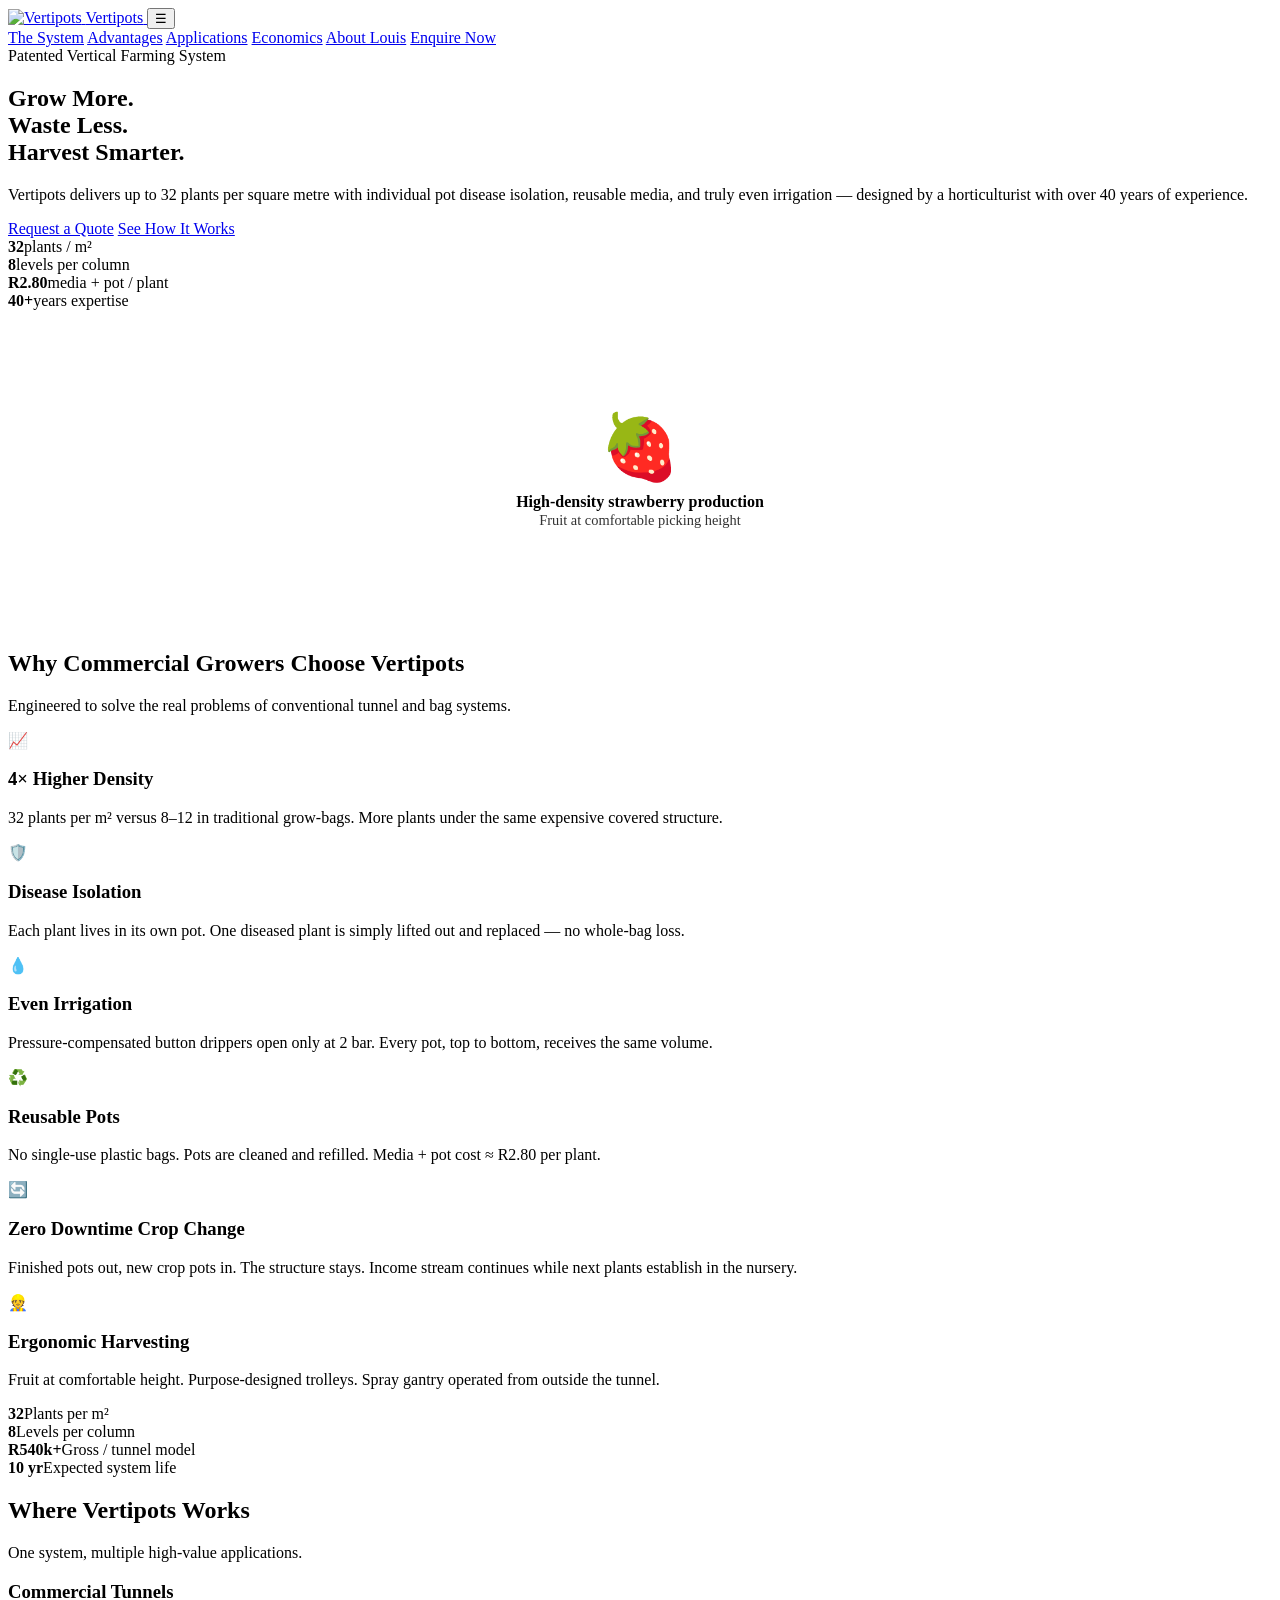
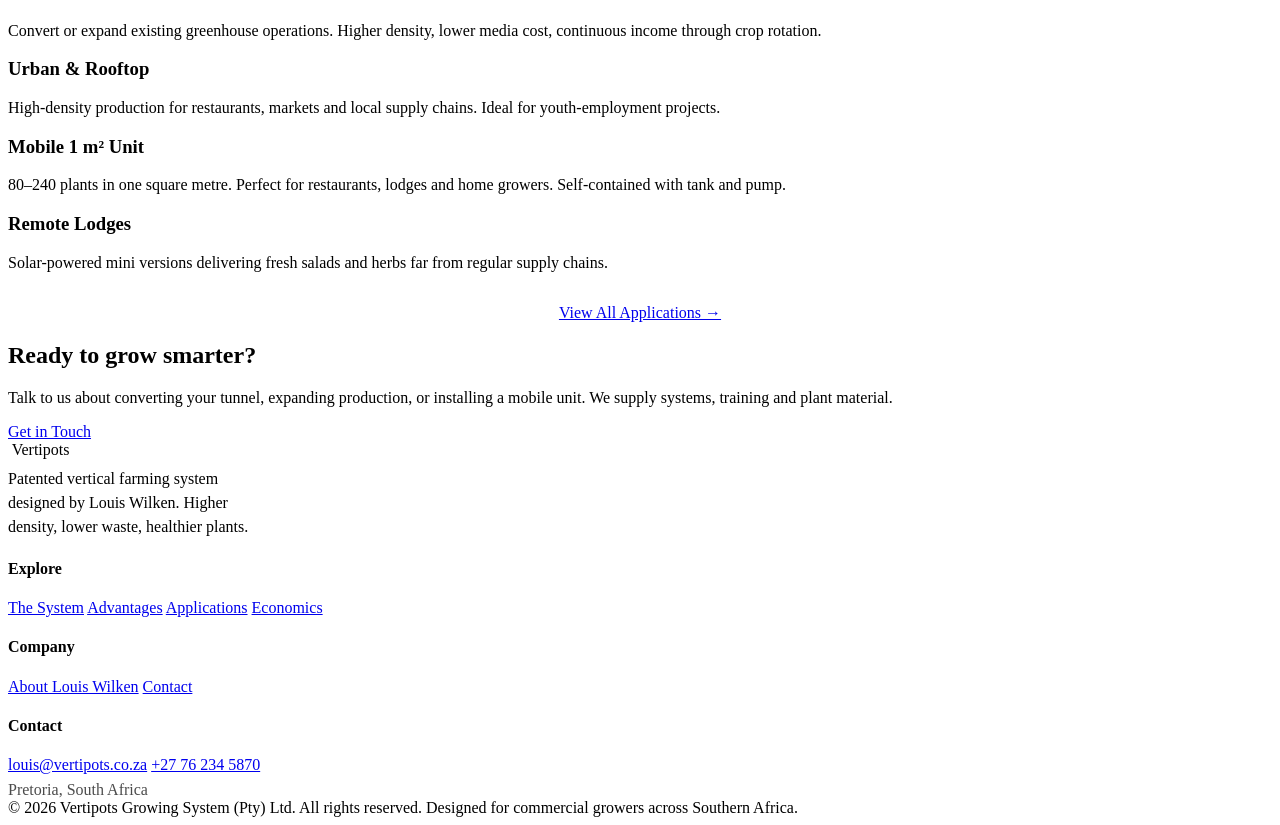
==== index.html @ bd221abd "Add homepage" ====
<!DOCTYPE html>
<html lang="en">
<head>
  <meta charset="UTF-8" />
  <meta name="viewport" content="width=device-width, initial-scale=1" />
  <title>Vertipots — Patented Vertical Farming System | Grow More. Waste Less.</title>
  <meta name="description" content="Vertipots is a patented vertical growing system by Louis Wilken (40+ years horticulture). 32 plants/m², disease isolation, reusable pots. Commercial tunnels, rooftops & home units." />
  <link rel="preconnect" href="https://fonts.googleapis.com" />
  <link rel="preconnect" href="https://fonts.gstatic.com" crossorigin />
  <link href="https://fonts.googleapis.com/css2?family=Inter:wght@400;500;600;700;800&display=swap" rel="stylesheet" />
  <link rel="stylesheet" href="css/styles.css" />
  <link rel="icon" href="assets/logo.svg" />
</head>
<body>

<header class="site-header">
  <div class="container header-inner">
    <a href="index.html" class="logo-link">
      <img src="assets/logo.svg" alt="Vertipots" />
      <span>Vertipots</span>
    </a>
    <button class="nav-toggle" aria-label="Menu" onclick="document.querySelector('.nav').classList.toggle('open')">☰</button>
    <nav class="nav">
      <a href="system.html">The System</a>
      <a href="advantages.html">Advantages</a>
      <a href="applications.html">Applications</a>
      <a href="economics.html">Economics</a>
      <a href="about.html">About Louis</a>
      <a href="contact.html" class="btn btn-primary">Enquire Now</a>
    </nav>
  </div>
</header>

<section class="hero">
  <div class="container hero-grid">
    <div>
      <div class="hero-badge">Patented Vertical Farming System</div>
      <h1>Grow More.<br><span>Waste Less.</span><br>Harvest Smarter.</h1>
      <p class="hero-lead">
        Vertipots delivers up to 32 plants per square metre with individual pot disease isolation, 
        reusable media, and truly even irrigation — designed by a horticulturist with over 40 years of experience.
      </p>
      <div class="hero-actions">
        <a href="contact.html" class="btn btn-primary btn-lg">Request a Quote</a>
        <a href="system.html" class="btn btn-outline btn-lg">See How It Works</a>
      </div>
      <div class="hero-stats">
        <div class="hero-stat"><strong>32</strong><span>plants / m²</span></div>
        <div class="hero-stat"><strong>8</strong><span>levels per column</span></div>
        <div class="hero-stat"><strong>R2.80</strong><span>media + pot / plant</span></div>
        <div class="hero-stat"><strong>40+</strong><span>years expertise</span></div>
      </div>
    </div>
    <div class="hero-image" style="background:var(--green-100);border-radius:16px;min-height:320px;display:flex;align-items:center;justify-content:center">
      <div style="text-align:center;padding:2rem;color:var(--green-800)">
        <div style="font-size:4rem;margin-bottom:0.5rem">🍓</div>
        <strong>High-density strawberry production</strong><br>
        <span style="font-size:0.9rem;opacity:0.8">Fruit at comfortable picking height</span>
      </div>
    </div>
  </div>
</section>

<section class="section">
  <div class="container">
    <div class="section-header">
      <h2>Why Commercial Growers Choose Vertipots</h2>
      <p>Engineered to solve the real problems of conventional tunnel and bag systems.</p>
    </div>
    <div class="cards">
      <div class="card">
        <div class="card-icon">📈</div>
        <h3>4× Higher Density</h3>
        <p>32 plants per m² versus 8–12 in traditional grow-bags. More plants under the same expensive covered structure.</p>
      </div>
      <div class="card">
        <div class="card-icon">🛡️</div>
        <h3>Disease Isolation</h3>
        <p>Each plant lives in its own pot. One diseased plant is simply lifted out and replaced — no whole-bag loss.</p>
      </div>
      <div class="card">
        <div class="card-icon">💧</div>
        <h3>Even Irrigation</h3>
        <p>Pressure-compensated button drippers open only at 2 bar. Every pot, top to bottom, receives the same volume.</p>
      </div>
      <div class="card">
        <div class="card-icon">♻️</div>
        <h3>Reusable Pots</h3>
        <p>No single-use plastic bags. Pots are cleaned and refilled. Media + pot cost ≈ R2.80 per plant.</p>
      </div>
      <div class="card">
        <div class="card-icon">🔄</div>
        <h3>Zero Downtime Crop Change</h3>
        <p>Finished pots out, new crop pots in. The structure stays. Income stream continues while next plants establish in the nursery.</p>
      </div>
      <div class="card">
        <div class="card-icon">👷</div>
        <h3>Ergonomic Harvesting</h3>
        <p>Fruit at comfortable height. Purpose-designed trolleys. Spray gantry operated from outside the tunnel.</p>
      </div>
    </div>
  </div>
</section>

<section class="section section-dark">
  <div class="container">
    <div class="stats-bar">
      <div class="stat-item"><strong>32</strong><span>Plants per m²</span></div>
      <div class="stat-item"><strong>8</strong><span>Levels per column</span></div>
      <div class="stat-item"><strong>R540k+</strong><span>Gross / tunnel model</span></div>
      <div class="stat-item"><strong>10 yr</strong><span>Expected system life</span></div>
    </div>
  </div>
</section>

<section class="section">
  <div class="container">
    <div class="section-header">
      <h2>Where Vertipots Works</h2>
      <p>One system, multiple high-value applications.</p>
    </div>
    <div class="cards">
      <div class="card">
        <h3>Commercial Tunnels</h3>
        <p>Convert or expand existing greenhouse operations. Higher density, lower media cost, continuous income through crop rotation.</p>
      </div>
      <div class="card">
        <h3>Urban & Rooftop</h3>
        <p>High-density production for restaurants, markets and local supply chains. Ideal for youth-employment projects.</p>
      </div>
      <div class="card">
        <h3>Mobile 1 m² Unit</h3>
        <p>80–240 plants in one square metre. Perfect for restaurants, lodges and home growers. Self-contained with tank and pump.</p>
      </div>
      <div class="card">
        <h3>Remote Lodges</h3>
        <p>Solar-powered mini versions delivering fresh salads and herbs far from regular supply chains.</p>
      </div>
    </div>
    <div style="text-align:center;margin-top:2rem">
      <a href="applications.html" class="btn btn-outline">View All Applications →</a>
    </div>
  </div>
</section>

<section class="cta-band">
  <div class="container">
    <h2>Ready to grow smarter?</h2>
    <p>Talk to us about converting your tunnel, expanding production, or installing a mobile unit. We supply systems, training and plant material.</p>
    <div class="cta-actions">
      <a href="contact.html" class="btn btn-accent btn-lg">Get in Touch</a>
      <a href="economics.html" class="btn btn-outline btn-lg" style="border-color:white;color:white">See Production Model</a>
    </div>
  </div>
</section>

<footer class="site-footer">
  <div class="container">
    <div class="footer-grid">
      <div>
        <div class="footer-brand">
          <img src="assets/logo.svg" alt="" />
          Vertipots
        </div>
        <p style="margin-top:0.5rem;max-width:260px;line-height:1.5">
          Patented vertical farming system designed by Louis Wilken. Higher density, lower waste, healthier plants.
        </p>
      </div>
      <div class="footer-col">
        <h4>Explore</h4>
        <a href="system.html">The System</a>
        <a href="advantages.html">Advantages</a>
        <a href="applications.html">Applications</a>
        <a href="economics.html">Economics</a>
      </div>
      <div class="footer-col">
        <h4>Company</h4>
        <a href="about.html">About Louis Wilken</a>
        <a href="contact.html">Contact</a>
      </div>
      <div class="footer-col">
        <h4>Contact</h4>
        <a href="mailto:louis@vertipots.co.za">louis@vertipots.co.za</a>
        <a href="tel:+27762345870">+27 76 234 5870</a>
        <span style="display:block;margin-top:0.4rem;opacity:0.7">Pretoria, South Africa</span>
      </div>
    </div>
    <div class="footer-bottom">
      <span>© 2026 Vertipots Growing System (Pty) Ltd. All rights reserved.</span>
      <span>Designed for commercial growers across Southern Africa.</span>
    </div>
  </div>
</footer>

<script>
  document.querySelectorAll('.nav a').forEach(a => {
    a.addEventListener('click', () => document.querySelector('.nav').classList.remove('open'));
  });
</script>
</body>
</html>
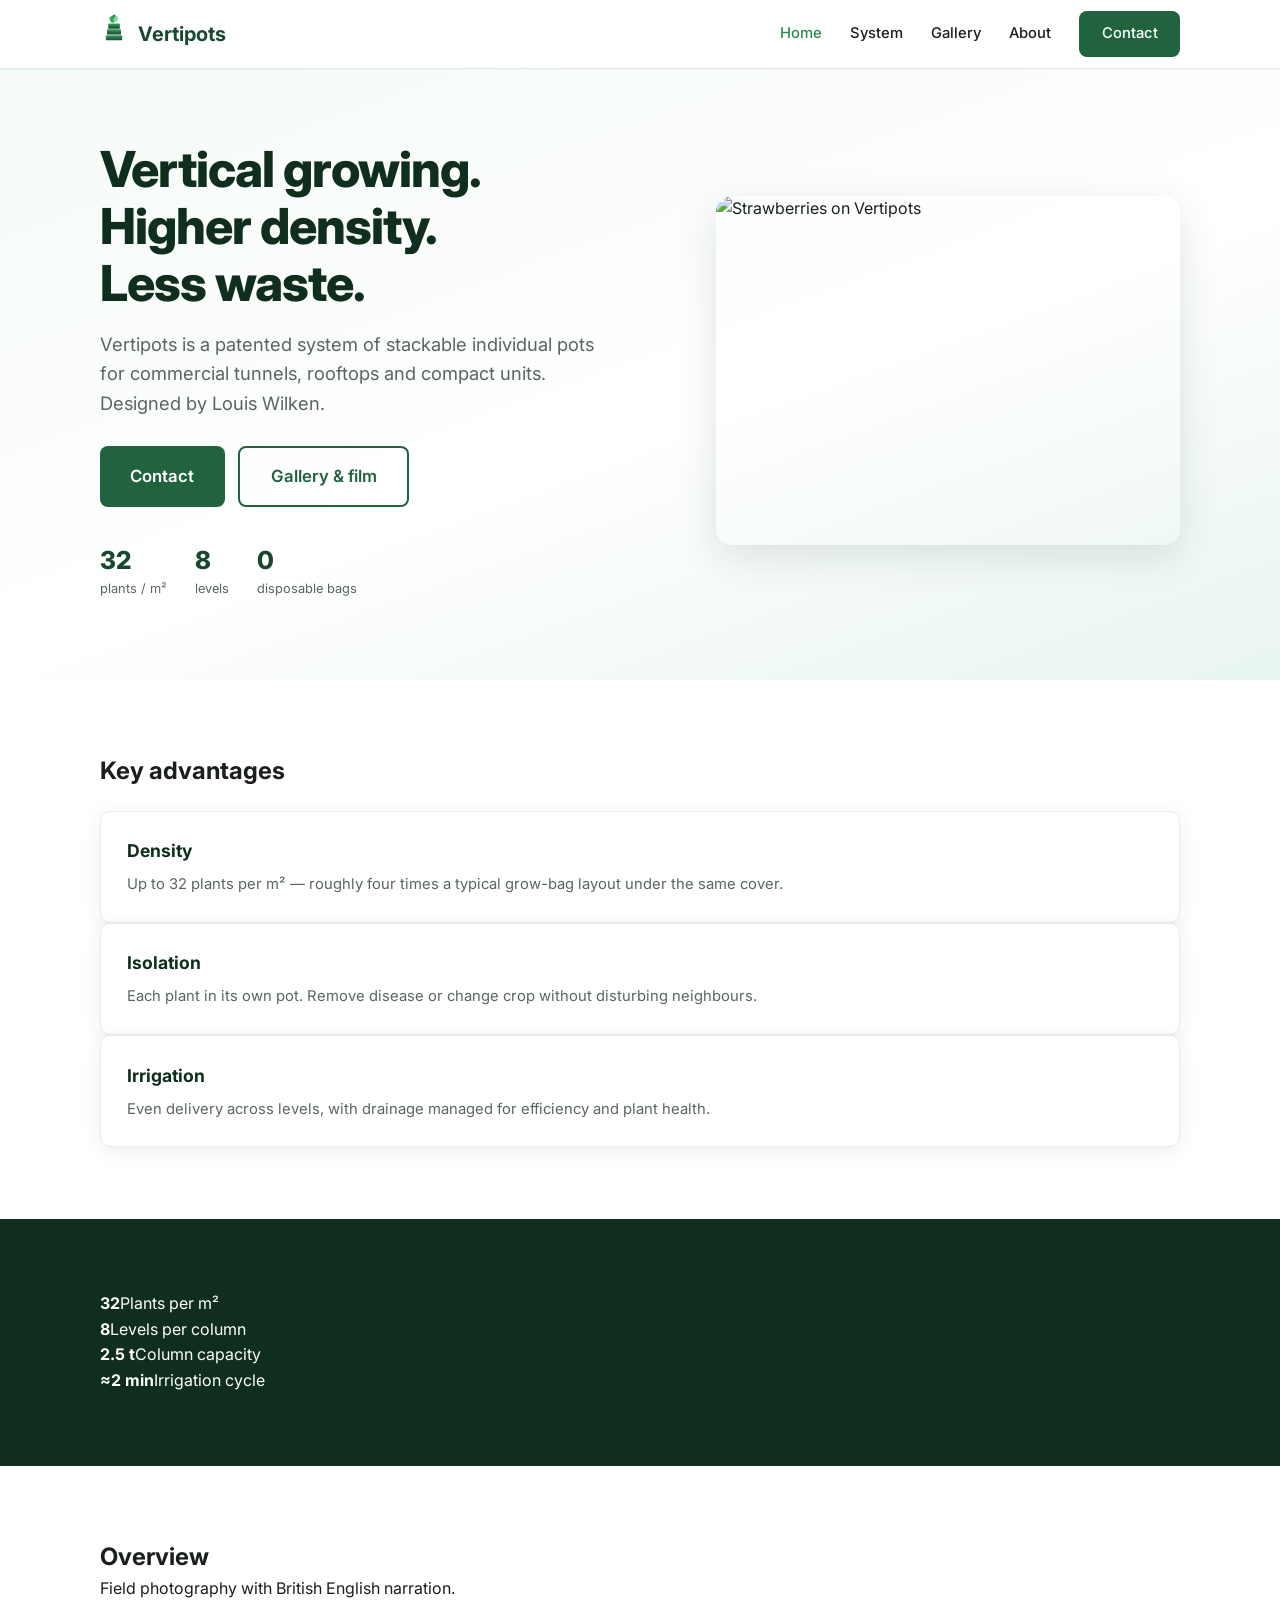
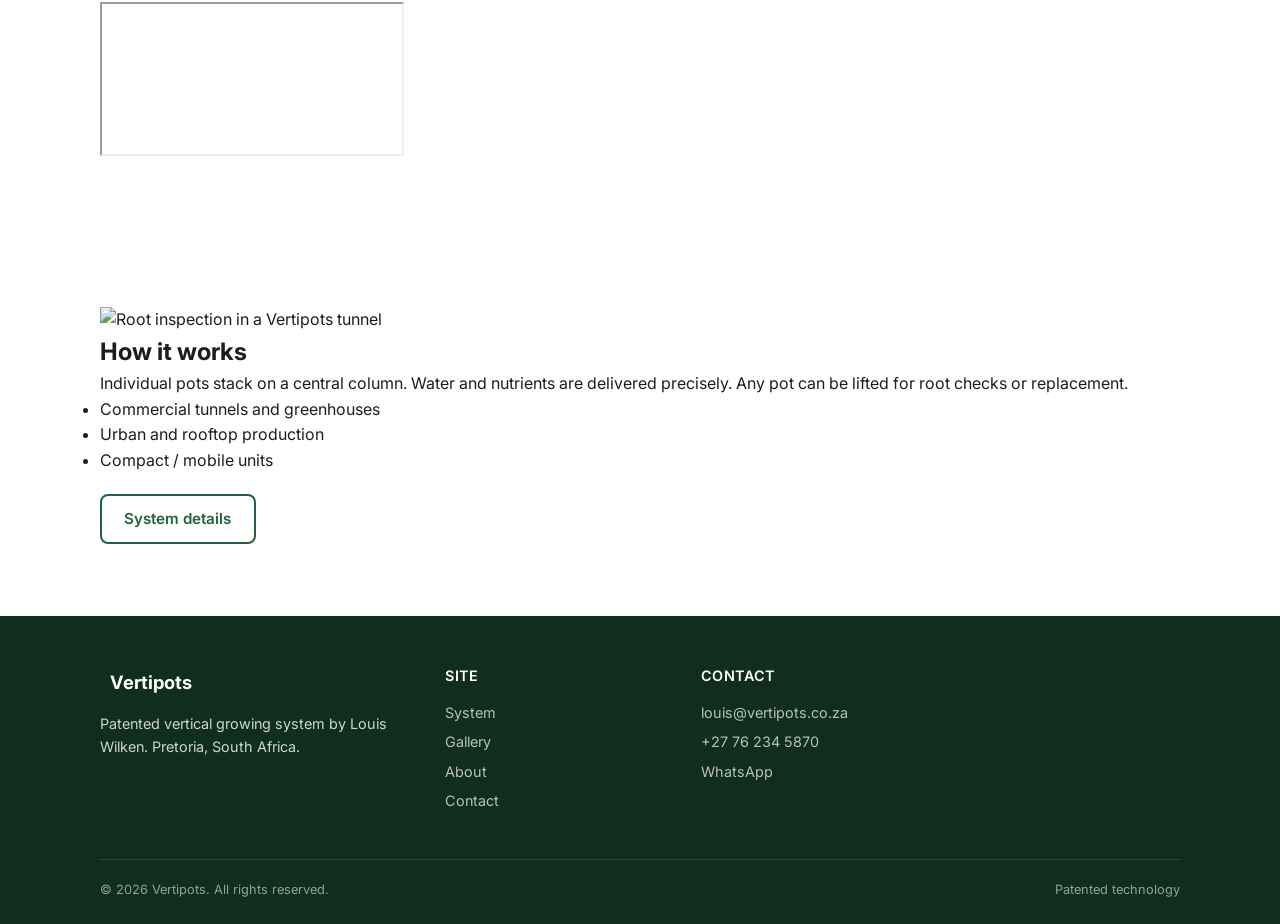
==== commit a3253977: "Deploy polished index.html with CDN media and British VO film" ====
--- a/index.html
+++ b/index.html
@@ -1,32 +1,35 @@
 <!DOCTYPE html>
-<html lang="en">
+<html lang="en-GB">
 <head>
   <meta charset="UTF-8" />
   <meta name="viewport" content="width=device-width, initial-scale=1" />
-  <title>Vertipots — Patented Vertical Farming System | Grow More. Waste Less.</title>
-  <meta name="description" content="Vertipots is a patented vertical growing system by Louis Wilken (40+ years horticulture). 32 plants/m², disease isolation, reusable pots. Commercial tunnels, rooftops & home units." />
+  <title>Vertipots | Patented vertical growing system</title>
+  <meta name="description" content="Patented vertical growing system by Louis Wilken. 32 plants per m², individual pots, commercial tunnels and compact units." />
+  <meta name="theme-color" content="#1a4731" />
+  <link rel="icon" type="image/png" sizes="32x32" href="https://lh3.googleusercontent.com/d/1DZScTeq738SzCjM6GnQV4yjEhW0QoQDa" />
+  <link rel="apple-touch-icon" href="https://lh3.googleusercontent.com/d/1Fpg70h58G7IR3aqpNTIILnFj_d8KbdO2" />
+  <meta property="og:title" content="Vertipots | Patented vertical growing system" />
+  <meta property="og:description" content="Patented vertical growing system by Louis Wilken. 32 plants per m², individual pots, commercial tunnels and compact units." />
+  <meta property="og:image" content="https://lh3.googleusercontent.com/d/12fwaFke154cr3oArjgsKKJRzK5lZ_it3" />
   <link rel="preconnect" href="https://fonts.googleapis.com" />
   <link rel="preconnect" href="https://fonts.gstatic.com" crossorigin />
-  <link href="https://fonts.googleapis.com/css2?family=Inter:wght@400;500;600;700;800&display=swap" rel="stylesheet" />
+  <link href="https://fonts.googleapis.com/css2?family=Inter:wght@400;500;600;700&display=swap" rel="stylesheet" />
   <link rel="stylesheet" href="css/styles.css" />
-  <link rel="icon" href="assets/logo.svg" />
 </head>
 <body>
-
 <header class="site-header">
   <div class="container header-inner">
     <a href="index.html" class="logo-link">
-      <img src="assets/logo.svg" alt="Vertipots" />
+      <img src="https://lh3.googleusercontent.com/d/1B0hm2n2NRj8c-ZlRAwCv6EmstDOjzSRE" onerror="this.src='assets/logo.svg'" alt="Vertipots" />
       <span>Vertipots</span>
     </a>
-    <button class="nav-toggle" aria-label="Menu" onclick="document.querySelector('.nav').classList.toggle('open')">☰</button>
-    <nav class="nav">
-      <a href="system.html">The System</a>
-      <a href="advantages.html">Advantages</a>
-      <a href="applications.html">Applications</a>
-      <a href="economics.html">Economics</a>
-      <a href="about.html">About Louis</a>
-      <a href="contact.html" class="btn btn-primary">Enquire Now</a>
+    <button class="nav-toggle" aria-label="Menu" onclick="document.getElementById('nav').classList.toggle('open')">☰</button>
+    <nav class="nav" id="nav">
+      <a href="index.html" class="active">Home</a>
+      <a href="system.html">System</a>
+      <a href="gallery.html">Gallery</a>
+      <a href="about.html">About</a>
+      <a href="contact.html" class="btn btn-primary">Contact</a>
     </nav>
   </div>
 </header>
@@ -34,69 +37,42 @@
 <section class="hero">
   <div class="container hero-grid">
     <div>
-      <div class="hero-badge">Patented Vertical Farming System</div>
-      <h1>Grow More.<br><span>Waste Less.</span><br>Harvest Smarter.</h1>
+      <h1>Vertical growing.<br>Higher density.<br>Less waste.</h1>
       <p class="hero-lead">
-        Vertipots delivers up to 32 plants per square metre with individual pot disease isolation, 
-        reusable media, and truly even irrigation — designed by a horticulturist with over 40 years of experience.
+        Vertipots is a patented system of stackable individual pots for commercial tunnels,
+        rooftops and compact units. Designed by Louis Wilken.
       </p>
       <div class="hero-actions">
-        <a href="contact.html" class="btn btn-primary btn-lg">Request a Quote</a>
-        <a href="system.html" class="btn btn-outline btn-lg">See How It Works</a>
+        <a href="contact.html" class="btn btn-primary btn-lg">Contact</a>
+        <a href="gallery.html" class="btn btn-outline btn-lg">Gallery & film</a>
       </div>
       <div class="hero-stats">
         <div class="hero-stat"><strong>32</strong><span>plants / m²</span></div>
-        <div class="hero-stat"><strong>8</strong><span>levels per column</span></div>
-        <div class="hero-stat"><strong>R2.80</strong><span>media + pot / plant</span></div>
-        <div class="hero-stat"><strong>40+</strong><span>years expertise</span></div>
+        <div class="hero-stat"><strong>8</strong><span>levels</span></div>
+        <div class="hero-stat"><strong>0</strong><span>disposable bags</span></div>
       </div>
     </div>
-    <div class="hero-image" style="background:var(--green-100);border-radius:16px;min-height:320px;display:flex;align-items:center;justify-content:center">
-      <div style="text-align:center;padding:2rem;color:var(--green-800)">
-        <div style="font-size:4rem;margin-bottom:0.5rem">🍓</div>
-        <strong>High-density strawberry production</strong><br>
-        <span style="font-size:0.9rem;opacity:0.8">Fruit at comfortable picking height</span>
-      </div>
+    <div class="hero-image">
+      <img src="https://lh3.googleusercontent.com/d/1riieKTffihkKFRS905cPj-p0MNCnSdyd" alt="Strawberries on Vertipots" width="640" height="480" />
     </div>
   </div>
 </section>
 
 <section class="section">
   <div class="container">
-    <div class="section-header">
-      <h2>Why Commercial Growers Choose Vertipots</h2>
-      <p>Engineered to solve the real problems of conventional tunnel and bag systems.</p>
-    </div>
-    <div class="cards">
+    <h2 class="section-title">Key advantages</h2>
+    <div class="grid-3" style="margin-top:1.25rem">
       <div class="card">
-        <div class="card-icon">📈</div>
-        <h3>4× Higher Density</h3>
-        <p>32 plants per m² versus 8–12 in traditional grow-bags. More plants under the same expensive covered structure.</p>
+        <h3>Density</h3>
+        <p>Up to 32 plants per m² — roughly four times a typical grow-bag layout under the same cover.</p>
       </div>
       <div class="card">
-        <div class="card-icon">🛡️</div>
-        <h3>Disease Isolation</h3>
-        <p>Each plant lives in its own pot. One diseased plant is simply lifted out and replaced — no whole-bag loss.</p>
+        <h3>Isolation</h3>
+        <p>Each plant in its own pot. Remove disease or change crop without disturbing neighbours.</p>
       </div>
       <div class="card">
-        <div class="card-icon">💧</div>
-        <h3>Even Irrigation</h3>
-        <p>Pressure-compensated button drippers open only at 2 bar. Every pot, top to bottom, receives the same volume.</p>
-      </div>
-      <div class="card">
-        <div class="card-icon">♻️</div>
-        <h3>Reusable Pots</h3>
-        <p>No single-use plastic bags. Pots are cleaned and refilled. Media + pot cost ≈ R2.80 per plant.</p>
-      </div>
-      <div class="card">
-        <div class="card-icon">🔄</div>
-        <h3>Zero Downtime Crop Change</h3>
-        <p>Finished pots out, new crop pots in. The structure stays. Income stream continues while next plants establish in the nursery.</p>
-      </div>
-      <div class="card">
-        <div class="card-icon">👷</div>
-        <h3>Ergonomic Harvesting</h3>
-        <p>Fruit at comfortable height. Purpose-designed trolleys. Spray gantry operated from outside the tunnel.</p>
+        <h3>Irrigation</h3>
+        <p>Even delivery across levels, with drainage managed for efficiency and plant health.</p>
       </div>
     </div>
   </div>
@@ -104,52 +80,37 @@
 
 <section class="section section-dark">
   <div class="container">
-    <div class="stats-bar">
-      <div class="stat-item"><strong>32</strong><span>Plants per m²</span></div>
-      <div class="stat-item"><strong>8</strong><span>Levels per column</span></div>
-      <div class="stat-item"><strong>R540k+</strong><span>Gross / tunnel model</span></div>
-      <div class="stat-item"><strong>10 yr</strong><span>Expected system life</span></div>
+    <div class="stats">
+      <div><strong>32</strong><span>Plants per m²</span></div>
+      <div><strong>8</strong><span>Levels per column</span></div>
+      <div><strong>2.5 t</strong><span>Column capacity</span></div>
+      <div><strong>≈2 min</strong><span>Irrigation cycle</span></div>
+    </div>
+  </div>
+</section>
+
+<section class="section section-soft">
+  <div class="container">
+    <h2 class="section-title">Overview</h2>
+    <p class="section-intro">Field photography with British English narration.</p>
+    <div class="video-wrap">
+      <iframe class="promo-video" src="https://drive.google.com/file/d/1K8Nr3vcAoXfynNMKroQipqsWgDjwpSxM/preview" allow="autoplay; encrypted-media" allowfullscreen loading="lazy" title="Vertipots overview"></iframe>
     </div>
   </div>
 </section>
 
 <section class="section">
-  <div class="container">
-    <div class="section-header">
-      <h2>Where Vertipots Works</h2>
-      <p>One system, multiple high-value applications.</p>
-    </div>
-    <div class="cards">
-      <div class="card">
-        <h3>Commercial Tunnels</h3>
-        <p>Convert or expand existing greenhouse operations. Higher density, lower media cost, continuous income through crop rotation.</p>
-      </div>
-      <div class="card">
-        <h3>Urban & Rooftop</h3>
-        <p>High-density production for restaurants, markets and local supply chains. Ideal for youth-employment projects.</p>
-      </div>
-      <div class="card">
-        <h3>Mobile 1 m² Unit</h3>
-        <p>80–240 plants in one square metre. Perfect for restaurants, lodges and home growers. Self-contained with tank and pump.</p>
-      </div>
-      <div class="card">
-        <h3>Remote Lodges</h3>
-        <p>Solar-powered mini versions delivering fresh salads and herbs far from regular supply chains.</p>
-      </div>
-    </div>
-    <div style="text-align:center;margin-top:2rem">
-      <a href="applications.html" class="btn btn-outline">View All Applications →</a>
-    </div>
-  </div>
-</section>
-
-<section class="cta-band">
-  <div class="container">
-    <h2>Ready to grow smarter?</h2>
-    <p>Talk to us about converting your tunnel, expanding production, or installing a mobile unit. We supply systems, training and plant material.</p>
-    <div class="cta-actions">
-      <a href="contact.html" class="btn btn-accent btn-lg">Get in Touch</a>
-      <a href="economics.html" class="btn btn-outline btn-lg" style="border-color:white;color:white">See Production Model</a>
+  <div class="container split">
+    <img src="https://lh3.googleusercontent.com/d/1ZVLOY5k88kkA5zlgq-J8T7aGjL9SmD8M" alt="Root inspection in a Vertipots tunnel" />
+    <div>
+      <h2>How it works</h2>
+      <p>Individual pots stack on a central column. Water and nutrients are delivered precisely. Any pot can be lifted for root checks or replacement.</p>
+      <ul>
+        <li>Commercial tunnels and greenhouses</li>
+        <li>Urban and rooftop production</li>
+        <li>Compact / mobile units</li>
+      </ul>
+      <p style="margin-top:1.25rem"><a href="system.html" class="btn btn-outline">System details</a></p>
     </div>
   </div>
 </section>
@@ -159,43 +120,33 @@
     <div class="footer-grid">
       <div>
         <div class="footer-brand">
-          <img src="assets/logo.svg" alt="" />
+          <img src="https://lh3.googleusercontent.com/d/1B0hm2n2NRj8c-ZlRAwCv6EmstDOjzSRE" alt="" />
           Vertipots
         </div>
-        <p style="margin-top:0.5rem;max-width:260px;line-height:1.5">
-          Patented vertical farming system designed by Louis Wilken. Higher density, lower waste, healthier plants.
-        </p>
+        <p>Patented vertical growing system by Louis Wilken. Pretoria, South Africa.</p>
       </div>
       <div class="footer-col">
-        <h4>Explore</h4>
-        <a href="system.html">The System</a>
-        <a href="advantages.html">Advantages</a>
-        <a href="applications.html">Applications</a>
-        <a href="economics.html">Economics</a>
-      </div>
-      <div class="footer-col">
-        <h4>Company</h4>
-        <a href="about.html">About Louis Wilken</a>
+        <h4>Site</h4>
+        <a href="system.html">System</a>
+        <a href="gallery.html">Gallery</a>
+        <a href="about.html">About</a>
         <a href="contact.html">Contact</a>
       </div>
       <div class="footer-col">
         <h4>Contact</h4>
         <a href="mailto:louis@vertipots.co.za">louis@vertipots.co.za</a>
         <a href="tel:+27762345870">+27 76 234 5870</a>
-        <span style="display:block;margin-top:0.4rem;opacity:0.7">Pretoria, South Africa</span>
+        <a href="https://wa.me/27762345870" target="_blank" rel="noopener">WhatsApp</a>
       </div>
     </div>
     <div class="footer-bottom">
-      <span>© 2026 Vertipots Growing System (Pty) Ltd. All rights reserved.</span>
-      <span>Designed for commercial growers across Southern Africa.</span>
+      <span>© 2026 Vertipots. All rights reserved.</span>
+      <span>Patented technology</span>
     </div>
   </div>
 </footer>
-
 <script>
-  document.querySelectorAll('.nav a').forEach(a => {
-    a.addEventListener('click', () => document.querySelector('.nav').classList.remove('open'));
-  });
+document.querySelectorAll('#nav a').forEach(a => a.addEventListener('click', () => document.getElementById('nav').classList.remove('open')));
 </script>
 </body>
-</html>+</html>
--- a/css/styles.css
+++ b/css/styles.css
@@ -0,0 +1,185 @@
+/* Vertipots Growing System – Official Site */
+:root {
+  --green-900: #0f2e1d;
+  --green-800: #1a4731;
+  --green-700: #22633f;
+  --green-600: #2d8a4e;
+  --green-500: #3aa35f;
+  --green-100: #e8f5ee;
+  --green-50:  #f4faf7;
+  --accent:    #f0a030;
+  --text:      #1a1f1c;
+  --muted:     #5a6560;
+  --white:     #ffffff;
+  --radius:    10px;
+  --shadow:    0 4px 20px rgba(15,46,29,0.08);
+  --shadow-lg: 0 12px 40px rgba(15,46,29,0.12);
+}
+
+*, *::before, *::after { box-sizing: border-box; margin: 0; padding: 0; }
+html { scroll-behavior: smooth; }
+body {
+  font-family: 'Inter', system-ui, -apple-system, 'Segoe UI', Roboto, sans-serif;
+  color: var(--text);
+  background: var(--white);
+  line-height: 1.6;
+  font-size: 16px;
+}
+img { max-width: 100%; height: auto; display: block; }
+a { color: var(--green-700); text-decoration: none; }
+a:hover { color: var(--green-600); }
+.container { width: 100%; max-width: 1120px; margin: 0 auto; padding: 0 1.25rem; }
+
+.site-header {
+  position: sticky; top: 0; z-index: 100;
+  background: rgba(255,255,255,0.97); backdrop-filter: blur(8px);
+  border-bottom: 1px solid #e5ebe7; box-shadow: 0 1px 0 rgba(0,0,0,0.03);
+}
+.header-inner { display: flex; align-items: center; justify-content: space-between; height: 68px; }
+.logo-link { display: flex; align-items: center; gap: 0.65rem; font-weight: 700; font-size: 1.25rem; color: var(--green-800); }
+.logo-link img { height: 42px; width: auto; }
+.nav { display: flex; align-items: center; gap: 1.75rem; }
+.nav a { font-size: 0.925rem; font-weight: 500; color: var(--text); transition: color 0.15s; }
+.nav a:hover, .nav a.active { color: var(--green-600); }
+
+.btn {
+  display: inline-flex; align-items: center; justify-content: center; gap: 0.4rem;
+  padding: 0.7rem 1.4rem; border-radius: 8px; font-weight: 600; font-size: 0.95rem;
+  border: none; cursor: pointer; transition: all 0.2s; text-decoration: none;
+}
+.btn-primary { background: var(--green-700); color: white !important; }
+.btn-primary:hover { background: var(--green-800); color: white !important; transform: translateY(-1px); box-shadow: 0 4px 12px rgba(34,99,63,0.3); }
+.btn-outline { background: transparent; border: 2px solid var(--green-700); color: var(--green-700) !important; }
+.btn-outline:hover { background: var(--green-700); color: white !important; }
+.btn-accent { background: var(--accent); color: #1a1f1c !important; }
+.btn-accent:hover { background: #e09020; transform: translateY(-1px); }
+.btn-lg { padding: 0.95rem 1.9rem; font-size: 1.05rem; }
+
+.nav-toggle { display: none; background: none; border: none; font-size: 1.5rem; cursor: pointer; color: var(--green-800); }
+@media (max-width: 860px) {
+  .nav { display: none; }
+  .nav.open {
+    display: flex; flex-direction: column; position: absolute; top: 68px; left: 0; right: 0;
+    background: white; padding: 1.25rem; border-bottom: 1px solid #e5ebe7; box-shadow: var(--shadow); gap: 1rem;
+  }
+  .nav-toggle { display: block; }
+}
+
+.hero {
+  background: linear-gradient(160deg, var(--green-50) 0%, #ffffff 55%, var(--green-100) 100%);
+  padding: 4.5rem 0 5rem; position: relative; overflow: hidden;
+}
+.hero-grid { display: grid; grid-template-columns: 1.1fr 0.9fr; gap: 3rem; align-items: center; }
+.hero-badge {
+  display: inline-block; background: var(--green-100); color: var(--green-800);
+  font-size: 0.8rem; font-weight: 600; padding: 0.3rem 0.85rem; border-radius: 100px; margin-bottom: 1.1rem;
+}
+.hero h1 { font-size: clamp(2.1rem, 4.5vw, 3.1rem); line-height: 1.15; color: var(--green-900); font-weight: 800; margin-bottom: 1.1rem; letter-spacing: -0.02em; }
+.hero h1 span { color: var(--green-600); }
+.hero-lead { font-size: 1.15rem; color: var(--muted); max-width: 520px; margin-bottom: 1.75rem; }
+.hero-actions { display: flex; flex-wrap: wrap; gap: 0.85rem; margin-bottom: 2.5rem; }
+.hero-stats { display: flex; flex-wrap: wrap; gap: 1.75rem; }
+.hero-stat strong { display: block; font-size: 1.55rem; color: var(--green-800); font-weight: 800; line-height: 1.1; }
+.hero-stat span { font-size: 0.8rem; color: var(--muted); }
+.hero-image { border-radius: 16px; overflow: hidden; box-shadow: var(--shadow-lg); }
+@media (max-width: 860px) { .hero-grid { grid-template-columns: 1fr; } .hero { padding: 3rem 0 3.5rem; } }
+
+.section { padding: 4.5rem 0; }
+.section-alt { background: var(--green-50); }
+.section-dark { background: var(--green-900); color: white; }
+.section-header { text-align: center; max-width: 640px; margin: 0 auto 3rem; }
+.section-header h2 { font-size: clamp(1.7rem, 3vw, 2.2rem); color: var(--green-900); font-weight: 800; margin-bottom: 0.75rem; }
+.section-dark .section-header h2 { color: white; }
+.section-header p { color: var(--muted); font-size: 1.05rem; }
+.section-dark .section-header p { color: rgba(255,255,255,0.75); }
+
+.cards { display: grid; grid-template-columns: repeat(auto-fit, minmax(260px, 1fr)); gap: 1.5rem; }
+.card {
+  background: white; border-radius: var(--radius); padding: 1.6rem; box-shadow: var(--shadow);
+  border: 1px solid #e8eee9; transition: transform 0.2s, box-shadow 0.2s;
+}
+.card:hover { transform: translateY(-3px); box-shadow: var(--shadow-lg); }
+.card-icon {
+  width: 48px; height: 48px; background: var(--green-100); border-radius: 10px;
+  display: flex; align-items: center; justify-content: center; font-size: 1.4rem; margin-bottom: 1rem; color: var(--green-700);
+}
+.card h3 { font-size: 1.1rem; color: var(--green-900); margin-bottom: 0.5rem; font-weight: 700; }
+.card p { font-size: 0.925rem; color: var(--muted); line-height: 1.55; }
+
+.feature-row { display: grid; grid-template-columns: 1fr 1fr; gap: 3rem; align-items: center; margin-bottom: 3.5rem; }
+.feature-row:last-child { margin-bottom: 0; }
+.feature-row.reverse { direction: rtl; }
+.feature-row.reverse > * { direction: ltr; }
+.feature-row img { border-radius: 12px; box-shadow: var(--shadow); }
+.feature-content h3 { font-size: 1.45rem; color: var(--green-900); margin-bottom: 0.75rem; font-weight: 700; }
+.feature-content p { color: var(--muted); margin-bottom: 1rem; }
+.feature-list { list-style: none; }
+.feature-list li { position: relative; padding-left: 1.5rem; margin-bottom: 0.45rem; font-size: 0.95rem; color: var(--text); }
+.feature-list li::before { content: "\2713"; position: absolute; left: 0; color: var(--green-600); font-weight: 700; }
+@media (max-width: 760px) { .feature-row, .feature-row.reverse { grid-template-columns: 1fr; direction: ltr; } }
+
+.table-wrap { overflow-x: auto; border-radius: var(--radius); box-shadow: var(--shadow); border: 1px solid #e0e8e3; }
+table { width: 100%; border-collapse: collapse; font-size: 0.9rem; background: white; }
+th { background: var(--green-800); color: white; padding: 0.85rem 1rem; text-align: left; font-weight: 600; }
+td { padding: 0.75rem 1rem; border-bottom: 1px solid #e8eee9; }
+tr:nth-child(even) td { background: var(--green-50); }
+tr:last-child td { border-bottom: none; }
+td.good { color: var(--green-700); font-weight: 600; }
+td.bad { color: #a33; }
+
+.stats-bar { display: grid; grid-template-columns: repeat(4, 1fr); gap: 1.5rem; text-align: center; }
+.stat-item strong { display: block; font-size: 2.1rem; font-weight: 800; color: var(--green-700); line-height: 1.1; }
+.section-dark .stat-item strong { color: #7ddea0; }
+.stat-item span { font-size: 0.85rem; color: var(--muted); }
+.section-dark .stat-item span { color: rgba(255,255,255,0.7); }
+@media (max-width: 640px) { .stats-bar { grid-template-columns: 1fr 1fr; gap: 1.75rem; } }
+
+.cta-band {
+  background: linear-gradient(135deg, var(--green-800), var(--green-700));
+  color: white; padding: 3.5rem 0; text-align: center;
+}
+.cta-band h2 { font-size: 1.9rem; font-weight: 800; margin-bottom: 0.75rem; }
+.cta-band p { opacity: 0.9; max-width: 520px; margin: 0 auto 1.75rem; font-size: 1.05rem; }
+.cta-actions { display: flex; justify-content: center; flex-wrap: wrap; gap: 0.85rem; }
+
+.site-footer { background: var(--green-900); color: rgba(255,255,255,0.8); padding: 3rem 0 1.5rem; font-size: 0.9rem; }
+.footer-grid { display: grid; grid-template-columns: 1.4fr 1fr 1fr 1fr; gap: 2rem; margin-bottom: 2.5rem; }
+.footer-brand { display: flex; align-items: center; gap: 0.6rem; font-weight: 700; font-size: 1.15rem; color: white; margin-bottom: 0.75rem; }
+.footer-brand img { height: 36px; }
+.footer-col h4 { color: white; font-size: 0.9rem; font-weight: 600; margin-bottom: 0.85rem; letter-spacing: 0.03em; text-transform: uppercase; }
+.footer-col a { display: block; color: rgba(255,255,255,0.7); margin-bottom: 0.4rem; font-size: 0.9rem; }
+.footer-col a:hover { color: white; }
+.footer-bottom {
+  border-top: 1px solid rgba(255,255,255,0.12); padding-top: 1.25rem;
+  display: flex; justify-content: space-between; flex-wrap: wrap; gap: 0.75rem;
+  font-size: 0.8rem; color: rgba(255,255,255,0.55);
+}
+@media (max-width: 760px) { .footer-grid { grid-template-columns: 1fr 1fr; } }
+
+.page-hero { background: linear-gradient(160deg, var(--green-900), var(--green-800)); color: white; padding: 3.25rem 0 2.75rem; }
+.page-hero h1 { font-size: clamp(1.8rem, 3.5vw, 2.4rem); font-weight: 800; margin-bottom: 0.5rem; }
+.page-hero p { opacity: 0.85; max-width: 560px; font-size: 1.05rem; }
+
+.contact-grid { display: grid; grid-template-columns: 1fr 1.1fr; gap: 3rem; }
+.contact-info h3 { color: var(--green-900); margin-bottom: 0.5rem; }
+.contact-info p { color: var(--muted); margin-bottom: 1.5rem; }
+.contact-detail { display: flex; align-items: flex-start; gap: 0.85rem; margin-bottom: 1.1rem; }
+.contact-detail strong { display: block; font-size: 0.85rem; color: var(--muted); font-weight: 500; }
+.contact-detail a, .contact-detail span { color: var(--green-800); font-weight: 600; }
+.form-card { background: white; border-radius: var(--radius); padding: 1.75rem; box-shadow: var(--shadow-lg); border: 1px solid #e5ebe7; }
+.form-group { margin-bottom: 1.1rem; }
+.form-group label { display: block; font-size: 0.85rem; font-weight: 600; margin-bottom: 0.35rem; color: var(--text); }
+.form-group input, .form-group select, .form-group textarea {
+  width: 100%; padding: 0.7rem 0.9rem; border: 1.5px solid #d5ddd8; border-radius: 7px;
+  font-size: 0.95rem; font-family: inherit; transition: border-color 0.15s;
+}
+.form-group input:focus, .form-group select:focus, .form-group textarea:focus { outline: none; border-color: var(--green-600); }
+.form-group textarea { min-height: 120px; resize: vertical; }
+@media (max-width: 760px) { .contact-grid { grid-template-columns: 1fr; } }
+
+.badge { display: inline-block; background: var(--green-100); color: var(--green-800); font-size: 0.75rem; font-weight: 600; padding: 0.2rem 0.65rem; border-radius: 100px; }
+.prose { max-width: 720px; }
+.prose p { margin-bottom: 1rem; color: var(--muted); }
+.prose h3 { color: var(--green-900); margin: 1.5rem 0 0.6rem; }
+.two-col { display: grid; grid-template-columns: 1fr 1fr; gap: 2rem; }
+@media (max-width: 700px) { .two-col { grid-template-columns: 1fr; } }
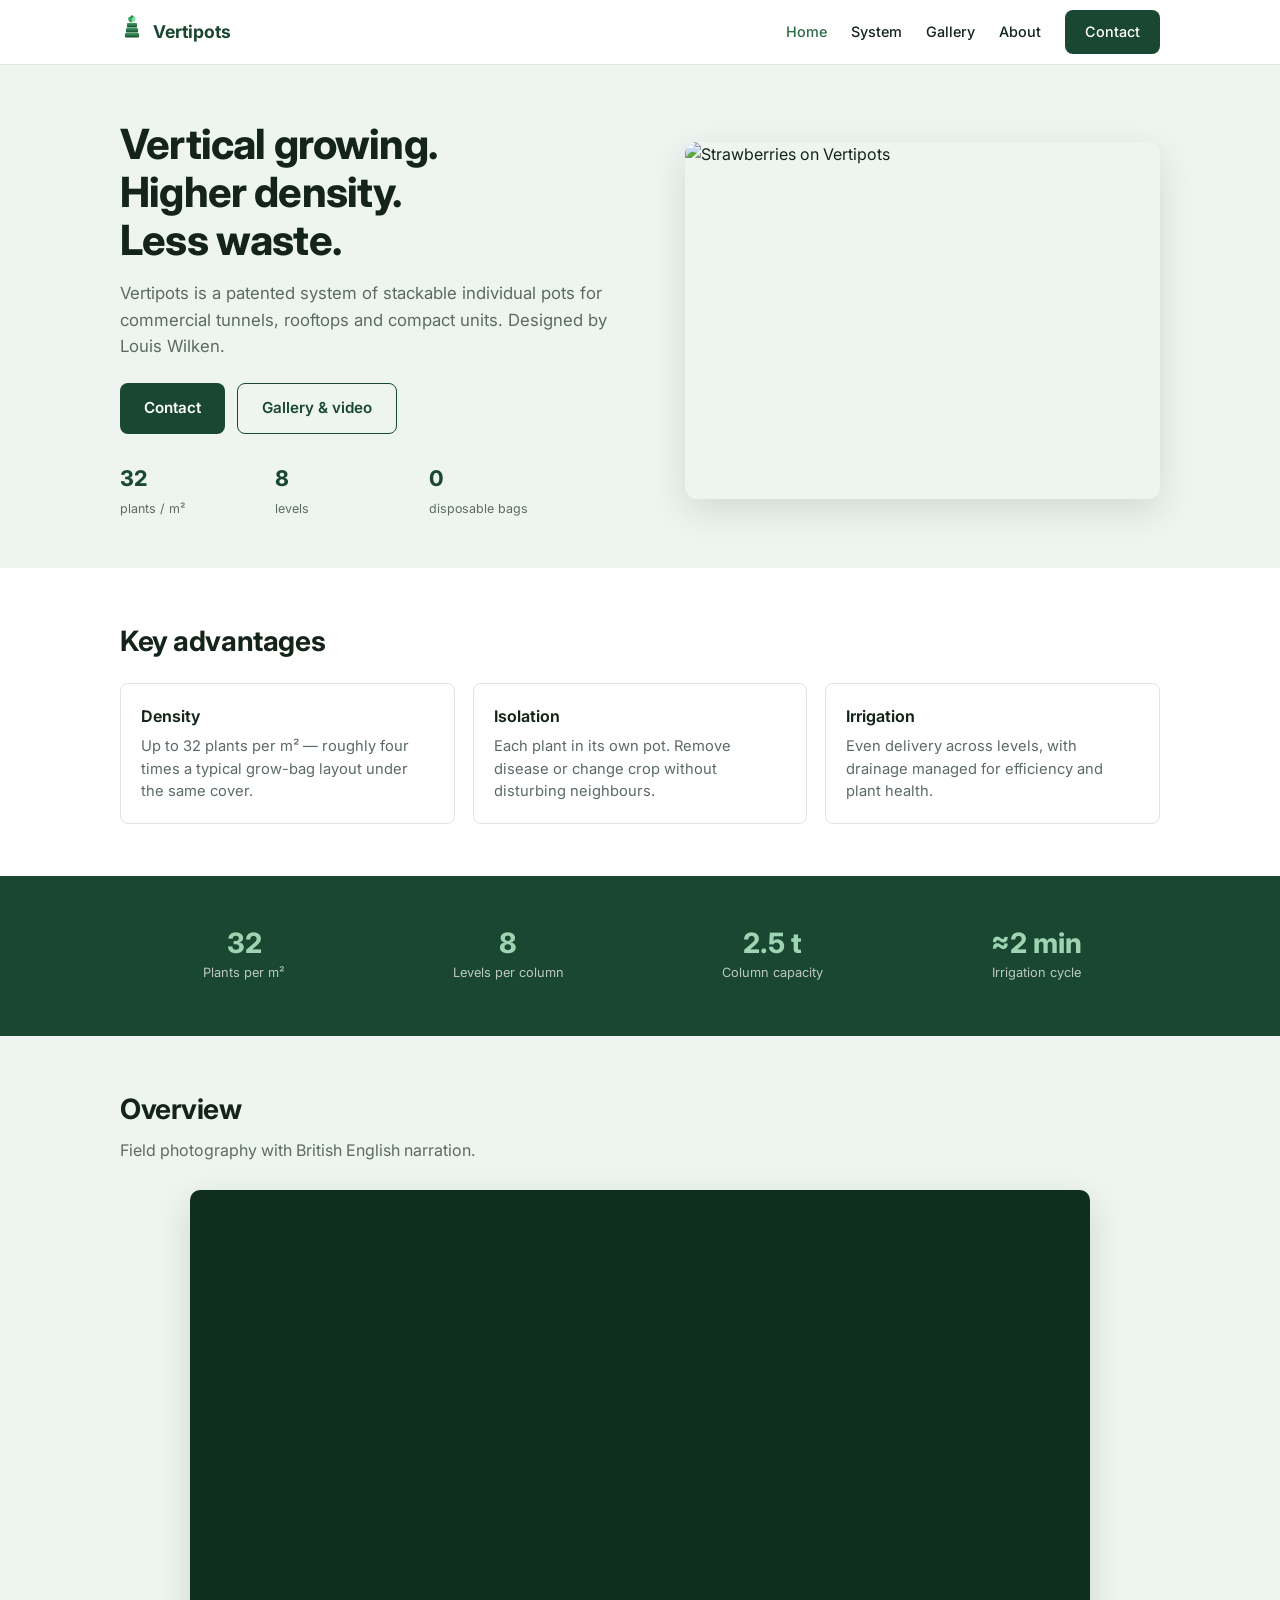
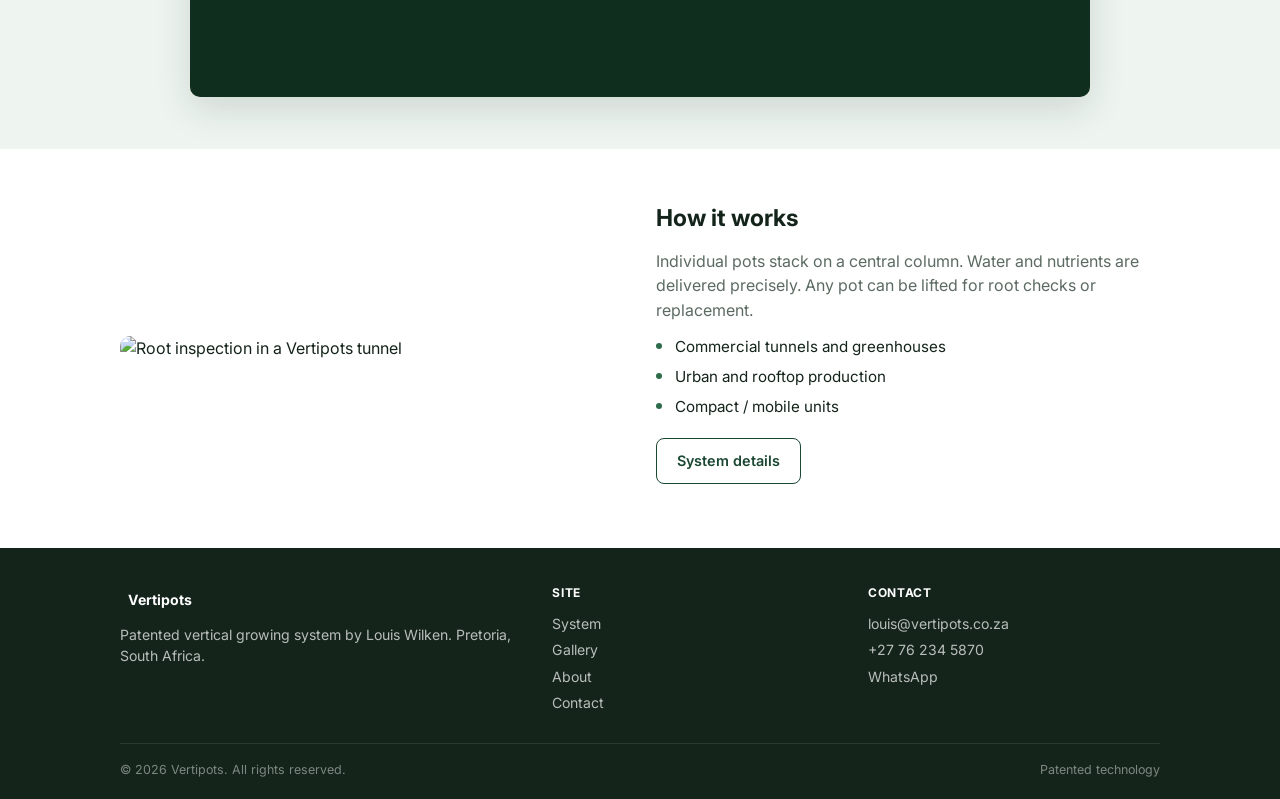
==== commit e9667f7e: "Change 'film' to 'video' in gallery link" ====
--- a/index.html
+++ b/index.html
@@ -44,7 +44,7 @@
       </p>
       <div class="hero-actions">
         <a href="contact.html" class="btn btn-primary btn-lg">Contact</a>
-        <a href="gallery.html" class="btn btn-outline btn-lg">Gallery & film</a>
+        <a href="gallery.html" class="btn btn-outline btn-lg">Gallery & video</a>
       </div>
       <div class="hero-stats">
         <div class="hero-stat"><strong>32</strong><span>plants / m²</span></div>
--- a/css/styles.css
+++ b/css/styles.css
@@ -1,185 +1,285 @@
-/* Vertipots Growing System – Official Site */
+/* Vertipots — professional site */
 :root {
-  --green-900: #0f2e1d;
-  --green-800: #1a4731;
-  --green-700: #22633f;
-  --green-600: #2d8a4e;
-  --green-500: #3aa35f;
-  --green-100: #e8f5ee;
-  --green-50:  #f4faf7;
-  --accent:    #f0a030;
-  --text:      #1a1f1c;
-  --muted:     #5a6560;
-  --white:     #ffffff;
-  --radius:    10px;
-  --shadow:    0 4px 20px rgba(15,46,29,0.08);
-  --shadow-lg: 0 12px 40px rgba(15,46,29,0.12);
+  --ink: #14241a;
+  --green: #1a4731;
+  --green-mid: #2d6b4a;
+  --green-soft: #eef5f0;
+  --line: #dce6df;
+  --muted: #5c6b62;
+  --white: #fff;
+  --radius: 8px;
+  --max: 1080px;
 }
 
 *, *::before, *::after { box-sizing: border-box; margin: 0; padding: 0; }
 html { scroll-behavior: smooth; }
 body {
-  font-family: 'Inter', system-ui, -apple-system, 'Segoe UI', Roboto, sans-serif;
-  color: var(--text);
+  font-family: "Inter", system-ui, -apple-system, "Segoe UI", sans-serif;
+  color: var(--ink);
   background: var(--white);
-  line-height: 1.6;
+  line-height: 1.55;
   font-size: 16px;
+  -webkit-font-smoothing: antialiased;
 }
 img { max-width: 100%; height: auto; display: block; }
-a { color: var(--green-700); text-decoration: none; }
-a:hover { color: var(--green-600); }
-.container { width: 100%; max-width: 1120px; margin: 0 auto; padding: 0 1.25rem; }
-
+a { color: var(--green); text-decoration: none; }
+a:hover { color: var(--green-mid); }
+.container { width: 100%; max-width: var(--max); margin: 0 auto; padding: 0 1.25rem; }
+
+/* Header */
 .site-header {
-  position: sticky; top: 0; z-index: 100;
-  background: rgba(255,255,255,0.97); backdrop-filter: blur(8px);
-  border-bottom: 1px solid #e5ebe7; box-shadow: 0 1px 0 rgba(0,0,0,0.03);
-}
-.header-inner { display: flex; align-items: center; justify-content: space-between; height: 68px; }
-.logo-link { display: flex; align-items: center; gap: 0.65rem; font-weight: 700; font-size: 1.25rem; color: var(--green-800); }
-.logo-link img { height: 42px; width: auto; }
-.nav { display: flex; align-items: center; gap: 1.75rem; }
-.nav a { font-size: 0.925rem; font-weight: 500; color: var(--text); transition: color 0.15s; }
-.nav a:hover, .nav a.active { color: var(--green-600); }
-
+  position: sticky; top: 0; z-index: 50;
+  background: rgba(255,255,255,0.96);
+  backdrop-filter: blur(10px);
+  border-bottom: 1px solid var(--line);
+}
+.header-inner {
+  display: flex; align-items: center; justify-content: space-between;
+  height: 64px;
+}
+.logo-link {
+  display: flex; align-items: center; gap: 0.55rem;
+  font-weight: 700; font-size: 1.1rem; color: var(--green);
+}
+.logo-link img { height: 36px; width: auto; }
+.nav { display: flex; align-items: center; gap: 1.5rem; }
+.nav a { font-size: 0.9rem; font-weight: 500; color: var(--ink); }
+.nav a:hover, .nav a.active { color: var(--green-mid); }
+.nav-toggle {
+  display: none; background: none; border: none;
+  font-size: 1.4rem; cursor: pointer; color: var(--green);
+}
+@media (max-width: 760px) {
+  .nav-toggle { display: block; }
+  .nav {
+    display: none; position: absolute; top: 64px; left: 0; right: 0;
+    flex-direction: column; align-items: stretch; gap: 0;
+    background: var(--white); border-bottom: 1px solid var(--line);
+    padding: 0.5rem 1.25rem 1rem;
+  }
+  .nav.open { display: flex; }
+  .nav a { padding: 0.65rem 0; border-bottom: 1px solid var(--line); }
+}
+
+/* Buttons */
 .btn {
-  display: inline-flex; align-items: center; justify-content: center; gap: 0.4rem;
-  padding: 0.7rem 1.4rem; border-radius: 8px; font-weight: 600; font-size: 0.95rem;
-  border: none; cursor: pointer; transition: all 0.2s; text-decoration: none;
-}
-.btn-primary { background: var(--green-700); color: white !important; }
-.btn-primary:hover { background: var(--green-800); color: white !important; transform: translateY(-1px); box-shadow: 0 4px 12px rgba(34,99,63,0.3); }
-.btn-outline { background: transparent; border: 2px solid var(--green-700); color: var(--green-700) !important; }
-.btn-outline:hover { background: var(--green-700); color: white !important; }
-.btn-accent { background: var(--accent); color: #1a1f1c !important; }
-.btn-accent:hover { background: #e09020; transform: translateY(-1px); }
-.btn-lg { padding: 0.95rem 1.9rem; font-size: 1.05rem; }
-
-.nav-toggle { display: none; background: none; border: none; font-size: 1.5rem; cursor: pointer; color: var(--green-800); }
-@media (max-width: 860px) {
-  .nav { display: none; }
-  .nav.open {
-    display: flex; flex-direction: column; position: absolute; top: 68px; left: 0; right: 0;
-    background: white; padding: 1.25rem; border-bottom: 1px solid #e5ebe7; box-shadow: var(--shadow); gap: 1rem;
-  }
-  .nav-toggle { display: block; }
-}
-
-.hero {
-  background: linear-gradient(160deg, var(--green-50) 0%, #ffffff 55%, var(--green-100) 100%);
-  padding: 4.5rem 0 5rem; position: relative; overflow: hidden;
-}
-.hero-grid { display: grid; grid-template-columns: 1.1fr 0.9fr; gap: 3rem; align-items: center; }
-.hero-badge {
-  display: inline-block; background: var(--green-100); color: var(--green-800);
-  font-size: 0.8rem; font-weight: 600; padding: 0.3rem 0.85rem; border-radius: 100px; margin-bottom: 1.1rem;
-}
-.hero h1 { font-size: clamp(2.1rem, 4.5vw, 3.1rem); line-height: 1.15; color: var(--green-900); font-weight: 800; margin-bottom: 1.1rem; letter-spacing: -0.02em; }
-.hero h1 span { color: var(--green-600); }
-.hero-lead { font-size: 1.15rem; color: var(--muted); max-width: 520px; margin-bottom: 1.75rem; }
-.hero-actions { display: flex; flex-wrap: wrap; gap: 0.85rem; margin-bottom: 2.5rem; }
-.hero-stats { display: flex; flex-wrap: wrap; gap: 1.75rem; }
-.hero-stat strong { display: block; font-size: 1.55rem; color: var(--green-800); font-weight: 800; line-height: 1.1; }
-.hero-stat span { font-size: 0.8rem; color: var(--muted); }
-.hero-image { border-radius: 16px; overflow: hidden; box-shadow: var(--shadow-lg); }
-@media (max-width: 860px) { .hero-grid { grid-template-columns: 1fr; } .hero { padding: 3rem 0 3.5rem; } }
-
-.section { padding: 4.5rem 0; }
-.section-alt { background: var(--green-50); }
-.section-dark { background: var(--green-900); color: white; }
-.section-header { text-align: center; max-width: 640px; margin: 0 auto 3rem; }
-.section-header h2 { font-size: clamp(1.7rem, 3vw, 2.2rem); color: var(--green-900); font-weight: 800; margin-bottom: 0.75rem; }
-.section-dark .section-header h2 { color: white; }
-.section-header p { color: var(--muted); font-size: 1.05rem; }
-.section-dark .section-header p { color: rgba(255,255,255,0.75); }
-
-.cards { display: grid; grid-template-columns: repeat(auto-fit, minmax(260px, 1fr)); gap: 1.5rem; }
+  display: inline-flex; align-items: center; justify-content: center;
+  padding: 0.65rem 1.25rem; border-radius: var(--radius);
+  font-weight: 600; font-size: 0.9rem; border: none; cursor: pointer;
+  transition: background 0.15s, color 0.15s;
+}
+.btn-primary { background: var(--green); color: #fff !important; }
+.btn-primary:hover { background: #123526; color: #fff !important; }
+.btn-outline {
+  background: transparent; border: 1.5px solid var(--green);
+  color: var(--green) !important;
+}
+.btn-outline:hover { background: var(--green); color: #fff !important; }
+.btn-lg { padding: 0.8rem 1.5rem; font-size: 0.95rem; }
+
+/* Hero */
+.hero { padding: 3.5rem 0 3rem; background: var(--green-soft); }
+.hero-grid {
+  display: grid; grid-template-columns: 1.05fr 0.95fr;
+  gap: 2.5rem; align-items: center;
+}
+.hero h1 {
+  font-size: clamp(1.9rem, 4vw, 2.6rem);
+  line-height: 1.15; font-weight: 750; letter-spacing: -0.02em;
+  color: var(--ink); margin-bottom: 1rem;
+}
+.hero-lead { color: var(--muted); font-size: 1.05rem; max-width: 36rem; margin-bottom: 1.5rem; }
+.hero-actions { display: flex; flex-wrap: wrap; gap: 0.75rem; margin-bottom: 1.75rem; }
+.hero-stats {
+  display: grid; grid-template-columns: repeat(3, minmax(0, 1fr));
+  gap: 1rem; max-width: 28rem;
+}
+.hero-stat strong { display: block; font-size: 1.35rem; color: var(--green); font-weight: 750; }
+.hero-stat span { font-size: 0.78rem; color: var(--muted); }
+.hero-image img {
+  width: 100%; border-radius: 12px; object-fit: cover;
+  aspect-ratio: 4/3; box-shadow: 0 12px 36px rgba(20,36,26,0.12);
+}
+@media (max-width: 760px) {
+  .hero { padding: 2.25rem 0; }
+  .hero-grid { grid-template-columns: 1fr; }
+  .hero-stats { grid-template-columns: repeat(3, 1fr); }
+}
+
+/* Sections */
+.section { padding: 3.25rem 0; }
+.section-soft { background: var(--green-soft); }
+.section-dark { background: var(--green); color: #fff; }
+.section-title {
+  font-size: clamp(1.4rem, 2.5vw, 1.75rem);
+  font-weight: 700; letter-spacing: -0.015em;
+  margin-bottom: 0.4rem; color: var(--ink);
+}
+.section-dark .section-title { color: #fff; }
+.section-intro {
+  color: var(--muted); margin-bottom: 1.75rem; max-width: 36rem;
+}
+.section-dark .section-intro { color: rgba(255,255,255,0.75); }
+
+/* Grid / cards */
+.grid-3 {
+  display: grid; grid-template-columns: repeat(3, 1fr); gap: 1.1rem;
+}
+.grid-2 {
+  display: grid; grid-template-columns: 1fr 1fr; gap: 1.5rem; align-items: start;
+}
+@media (max-width: 800px) {
+  .grid-3 { grid-template-columns: 1fr; }
+  .grid-2 { grid-template-columns: 1fr; }
+}
 .card {
-  background: white; border-radius: var(--radius); padding: 1.6rem; box-shadow: var(--shadow);
-  border: 1px solid #e8eee9; transition: transform 0.2s, box-shadow 0.2s;
-}
-.card:hover { transform: translateY(-3px); box-shadow: var(--shadow-lg); }
-.card-icon {
-  width: 48px; height: 48px; background: var(--green-100); border-radius: 10px;
-  display: flex; align-items: center; justify-content: center; font-size: 1.4rem; margin-bottom: 1rem; color: var(--green-700);
-}
-.card h3 { font-size: 1.1rem; color: var(--green-900); margin-bottom: 0.5rem; font-weight: 700; }
-.card p { font-size: 0.925rem; color: var(--muted); line-height: 1.55; }
-
-.feature-row { display: grid; grid-template-columns: 1fr 1fr; gap: 3rem; align-items: center; margin-bottom: 3.5rem; }
-.feature-row:last-child { margin-bottom: 0; }
-.feature-row.reverse { direction: rtl; }
-.feature-row.reverse > * { direction: ltr; }
-.feature-row img { border-radius: 12px; box-shadow: var(--shadow); }
-.feature-content h3 { font-size: 1.45rem; color: var(--green-900); margin-bottom: 0.75rem; font-weight: 700; }
-.feature-content p { color: var(--muted); margin-bottom: 1rem; }
-.feature-list { list-style: none; }
-.feature-list li { position: relative; padding-left: 1.5rem; margin-bottom: 0.45rem; font-size: 0.95rem; color: var(--text); }
-.feature-list li::before { content: "\2713"; position: absolute; left: 0; color: var(--green-600); font-weight: 700; }
-@media (max-width: 760px) { .feature-row, .feature-row.reverse { grid-template-columns: 1fr; direction: ltr; } }
-
-.table-wrap { overflow-x: auto; border-radius: var(--radius); box-shadow: var(--shadow); border: 1px solid #e0e8e3; }
-table { width: 100%; border-collapse: collapse; font-size: 0.9rem; background: white; }
-th { background: var(--green-800); color: white; padding: 0.85rem 1rem; text-align: left; font-weight: 600; }
-td { padding: 0.75rem 1rem; border-bottom: 1px solid #e8eee9; }
-tr:nth-child(even) td { background: var(--green-50); }
-tr:last-child td { border-bottom: none; }
-td.good { color: var(--green-700); font-weight: 600; }
-td.bad { color: #a33; }
-
-.stats-bar { display: grid; grid-template-columns: repeat(4, 1fr); gap: 1.5rem; text-align: center; }
-.stat-item strong { display: block; font-size: 2.1rem; font-weight: 800; color: var(--green-700); line-height: 1.1; }
-.section-dark .stat-item strong { color: #7ddea0; }
-.stat-item span { font-size: 0.85rem; color: var(--muted); }
-.section-dark .stat-item span { color: rgba(255,255,255,0.7); }
-@media (max-width: 640px) { .stats-bar { grid-template-columns: 1fr 1fr; gap: 1.75rem; } }
-
-.cta-band {
-  background: linear-gradient(135deg, var(--green-800), var(--green-700));
-  color: white; padding: 3.5rem 0; text-align: center;
-}
-.cta-band h2 { font-size: 1.9rem; font-weight: 800; margin-bottom: 0.75rem; }
-.cta-band p { opacity: 0.9; max-width: 520px; margin: 0 auto 1.75rem; font-size: 1.05rem; }
-.cta-actions { display: flex; justify-content: center; flex-wrap: wrap; gap: 0.85rem; }
-
-.site-footer { background: var(--green-900); color: rgba(255,255,255,0.8); padding: 3rem 0 1.5rem; font-size: 0.9rem; }
-.footer-grid { display: grid; grid-template-columns: 1.4fr 1fr 1fr 1fr; gap: 2rem; margin-bottom: 2.5rem; }
-.footer-brand { display: flex; align-items: center; gap: 0.6rem; font-weight: 700; font-size: 1.15rem; color: white; margin-bottom: 0.75rem; }
-.footer-brand img { height: 36px; }
-.footer-col h4 { color: white; font-size: 0.9rem; font-weight: 600; margin-bottom: 0.85rem; letter-spacing: 0.03em; text-transform: uppercase; }
-.footer-col a { display: block; color: rgba(255,255,255,0.7); margin-bottom: 0.4rem; font-size: 0.9rem; }
-.footer-col a:hover { color: white; }
+  border: 1px solid var(--line); border-radius: var(--radius);
+  padding: 1.25rem; background: var(--white);
+}
+.card h3 {
+  font-size: 1rem; font-weight: 650; margin-bottom: 0.35rem; color: var(--ink);
+}
+.card p { font-size: 0.92rem; color: var(--muted); }
+
+/* Stats bar */
+.stats {
+  display: grid; grid-template-columns: repeat(4, 1fr); gap: 1rem; text-align: center;
+}
+.stats strong {
+  display: block; font-size: 1.75rem; font-weight: 750; color: #9fd4b3; line-height: 1.1;
+}
+.stats span { font-size: 0.8rem; color: rgba(255,255,255,0.7); }
+@media (max-width: 640px) { .stats { grid-template-columns: 1fr 1fr; gap: 1.25rem; } }
+
+/* Table */
+.table-wrap {
+  overflow-x: auto; border: 1px solid var(--line); border-radius: var(--radius);
+}
+table { width: 100%; border-collapse: collapse; font-size: 0.9rem; }
+th {
+  text-align: left; background: var(--green); color: #fff;
+  padding: 0.75rem 1rem; font-weight: 600;
+}
+td { padding: 0.7rem 1rem; border-top: 1px solid var(--line); }
+tr:nth-child(even) td { background: var(--green-soft); }
+td.good { color: var(--green); font-weight: 600; }
+
+/* Feature split */
+.split {
+  display: grid; grid-template-columns: 1fr 1fr; gap: 2rem; align-items: center;
+}
+.split img { border-radius: 10px; width: 100%; object-fit: cover; max-height: 360px; }
+.split h2 { font-size: 1.45rem; margin-bottom: 0.75rem; }
+.split p { color: var(--muted); margin-bottom: 0.75rem; }
+.split ul { list-style: none; }
+.split li {
+  position: relative; padding-left: 1.2rem; margin-bottom: 0.4rem;
+  font-size: 0.95rem;
+}
+.split li::before {
+  content: ""; position: absolute; left: 0; top: 0.55em;
+  width: 6px; height: 6px; border-radius: 50%; background: var(--green-mid);
+}
+@media (max-width: 760px) { .split { grid-template-columns: 1fr; } }
+
+/* Page hero */
+.page-hero {
+  background: var(--green); color: #fff; padding: 2.25rem 0;
+}
+.page-hero h1 { font-size: clamp(1.5rem, 3vw, 1.9rem); font-weight: 700; margin-bottom: 0.35rem; }
+.page-hero p { color: rgba(255,255,255,0.8); max-width: 36rem; font-size: 0.98rem; }
+
+/* Gallery */
+.gallery-grid {
+  display: grid; grid-template-columns: repeat(2, 1fr); gap: 1rem;
+}
+.gallery-item {
+  margin: 0; border-radius: var(--radius); overflow: hidden;
+  border: 1px solid var(--line); background: var(--white);
+}
+.gallery-item.wide { grid-column: 1 / -1; }
+.gallery-item img {
+  width: 100%; height: 260px; object-fit: cover; background: var(--green-soft);
+}
+.gallery-item.wide img { height: min(440px, 58vw); }
+.gallery-item figcaption {
+  padding: 0.65rem 0.85rem; font-size: 0.85rem; color: var(--muted);
+}
+@media (max-width: 640px) {
+  .gallery-grid { grid-template-columns: 1fr; }
+  .gallery-item.wide { grid-column: auto; }
+}
+
+/* Video */
+.video-wrap { max-width: 900px; margin: 0 auto; }
+.promo-video {
+  width: 100%; border-radius: 10px; background: #0f2e1d;
+  aspect-ratio: 16/9; display: block;
+  box-shadow: 0 12px 36px rgba(20,36,26,0.14);
+}
+
+/* Contact */
+.contact-grid {
+  display: grid; grid-template-columns: 0.9fr 1.1fr; gap: 2rem;
+}
+@media (max-width: 760px) { .contact-grid { grid-template-columns: 1fr; } }
+.contact-detail { margin-bottom: 1rem; }
+.contact-detail strong {
+  display: block; font-size: 0.75rem; text-transform: uppercase;
+  letter-spacing: 0.04em; color: var(--muted); font-weight: 600; margin-bottom: 0.15rem;
+}
+.contact-detail a, .contact-detail span { font-weight: 600; color: var(--green); }
+.form-card {
+  border: 1px solid var(--line); border-radius: var(--radius);
+  padding: 1.35rem; background: var(--white);
+}
+.form-group { margin-bottom: 0.9rem; }
+.form-group label {
+  display: block; font-size: 0.82rem; font-weight: 600; margin-bottom: 0.3rem;
+}
+.form-group input, .form-group select, .form-group textarea {
+  width: 100%; padding: 0.65rem 0.8rem; border: 1.5px solid var(--line);
+  border-radius: 6px; font: inherit; font-size: 0.95rem;
+}
+.form-group input:focus, .form-group select:focus, .form-group textarea:focus {
+  outline: none; border-color: var(--green-mid);
+}
+.form-group textarea { min-height: 110px; resize: vertical; }
+.form-note { font-size: 0.8rem; color: var(--muted); margin-top: 0.65rem; }
+.form-status { margin-top: 0.6rem; font-size: 0.88rem; font-weight: 600; }
+.form-status.error { color: #a33; }
+.form-status.ok { color: var(--green); }
+
+/* Footer */
+.site-footer {
+  background: var(--ink); color: rgba(255,255,255,0.7);
+  padding: 2.25rem 0 1.25rem; font-size: 0.88rem;
+}
+.footer-grid {
+  display: grid; grid-template-columns: 1.4fr 1fr 1fr; gap: 1.5rem;
+  margin-bottom: 1.5rem;
+}
+.footer-brand {
+  display: flex; align-items: center; gap: 0.5rem;
+  font-weight: 700; color: #fff; margin-bottom: 0.5rem;
+}
+.footer-brand img { height: 32px; filter: brightness(0) invert(1); }
+.footer-col h4 {
+  color: #fff; font-size: 0.75rem; text-transform: uppercase;
+  letter-spacing: 0.05em; margin-bottom: 0.65rem;
+}
+.footer-col a {
+  display: block; color: rgba(255,255,255,0.7); margin-bottom: 0.3rem; font-size: 0.88rem;
+}
+.footer-col a:hover { color: #fff; }
 .footer-bottom {
-  border-top: 1px solid rgba(255,255,255,0.12); padding-top: 1.25rem;
-  display: flex; justify-content: space-between; flex-wrap: wrap; gap: 0.75rem;
-  font-size: 0.8rem; color: rgba(255,255,255,0.55);
-}
-@media (max-width: 760px) { .footer-grid { grid-template-columns: 1fr 1fr; } }
-
-.page-hero { background: linear-gradient(160deg, var(--green-900), var(--green-800)); color: white; padding: 3.25rem 0 2.75rem; }
-.page-hero h1 { font-size: clamp(1.8rem, 3.5vw, 2.4rem); font-weight: 800; margin-bottom: 0.5rem; }
-.page-hero p { opacity: 0.85; max-width: 560px; font-size: 1.05rem; }
-
-.contact-grid { display: grid; grid-template-columns: 1fr 1.1fr; gap: 3rem; }
-.contact-info h3 { color: var(--green-900); margin-bottom: 0.5rem; }
-.contact-info p { color: var(--muted); margin-bottom: 1.5rem; }
-.contact-detail { display: flex; align-items: flex-start; gap: 0.85rem; margin-bottom: 1.1rem; }
-.contact-detail strong { display: block; font-size: 0.85rem; color: var(--muted); font-weight: 500; }
-.contact-detail a, .contact-detail span { color: var(--green-800); font-weight: 600; }
-.form-card { background: white; border-radius: var(--radius); padding: 1.75rem; box-shadow: var(--shadow-lg); border: 1px solid #e5ebe7; }
-.form-group { margin-bottom: 1.1rem; }
-.form-group label { display: block; font-size: 0.85rem; font-weight: 600; margin-bottom: 0.35rem; color: var(--text); }
-.form-group input, .form-group select, .form-group textarea {
-  width: 100%; padding: 0.7rem 0.9rem; border: 1.5px solid #d5ddd8; border-radius: 7px;
-  font-size: 0.95rem; font-family: inherit; transition: border-color 0.15s;
-}
-.form-group input:focus, .form-group select:focus, .form-group textarea:focus { outline: none; border-color: var(--green-600); }
-.form-group textarea { min-height: 120px; resize: vertical; }
-@media (max-width: 760px) { .contact-grid { grid-template-columns: 1fr; } }
-
-.badge { display: inline-block; background: var(--green-100); color: var(--green-800); font-size: 0.75rem; font-weight: 600; padding: 0.2rem 0.65rem; border-radius: 100px; }
-.prose { max-width: 720px; }
-.prose p { margin-bottom: 1rem; color: var(--muted); }
-.prose h3 { color: var(--green-900); margin: 1.5rem 0 0.6rem; }
-.two-col { display: grid; grid-template-columns: 1fr 1fr; gap: 2rem; }
-@media (max-width: 700px) { .two-col { grid-template-columns: 1fr; } }
+  border-top: 1px solid rgba(255,255,255,0.1); padding-top: 1rem;
+  font-size: 0.78rem; color: rgba(255,255,255,0.45);
+  display: flex; justify-content: space-between; flex-wrap: wrap; gap: 0.5rem;
+}
+@media (max-width: 640px) { .footer-grid { grid-template-columns: 1fr 1fr; } }
+
+.prose p { color: var(--muted); margin-bottom: 0.85rem; }
+.prose h2 { font-size: 1.25rem; margin: 0 0 0.65rem; }
+
+iframe.promo-video { border:0; width:100%; aspect-ratio:16/9; border-radius:10px; background:#0f2e1d; }
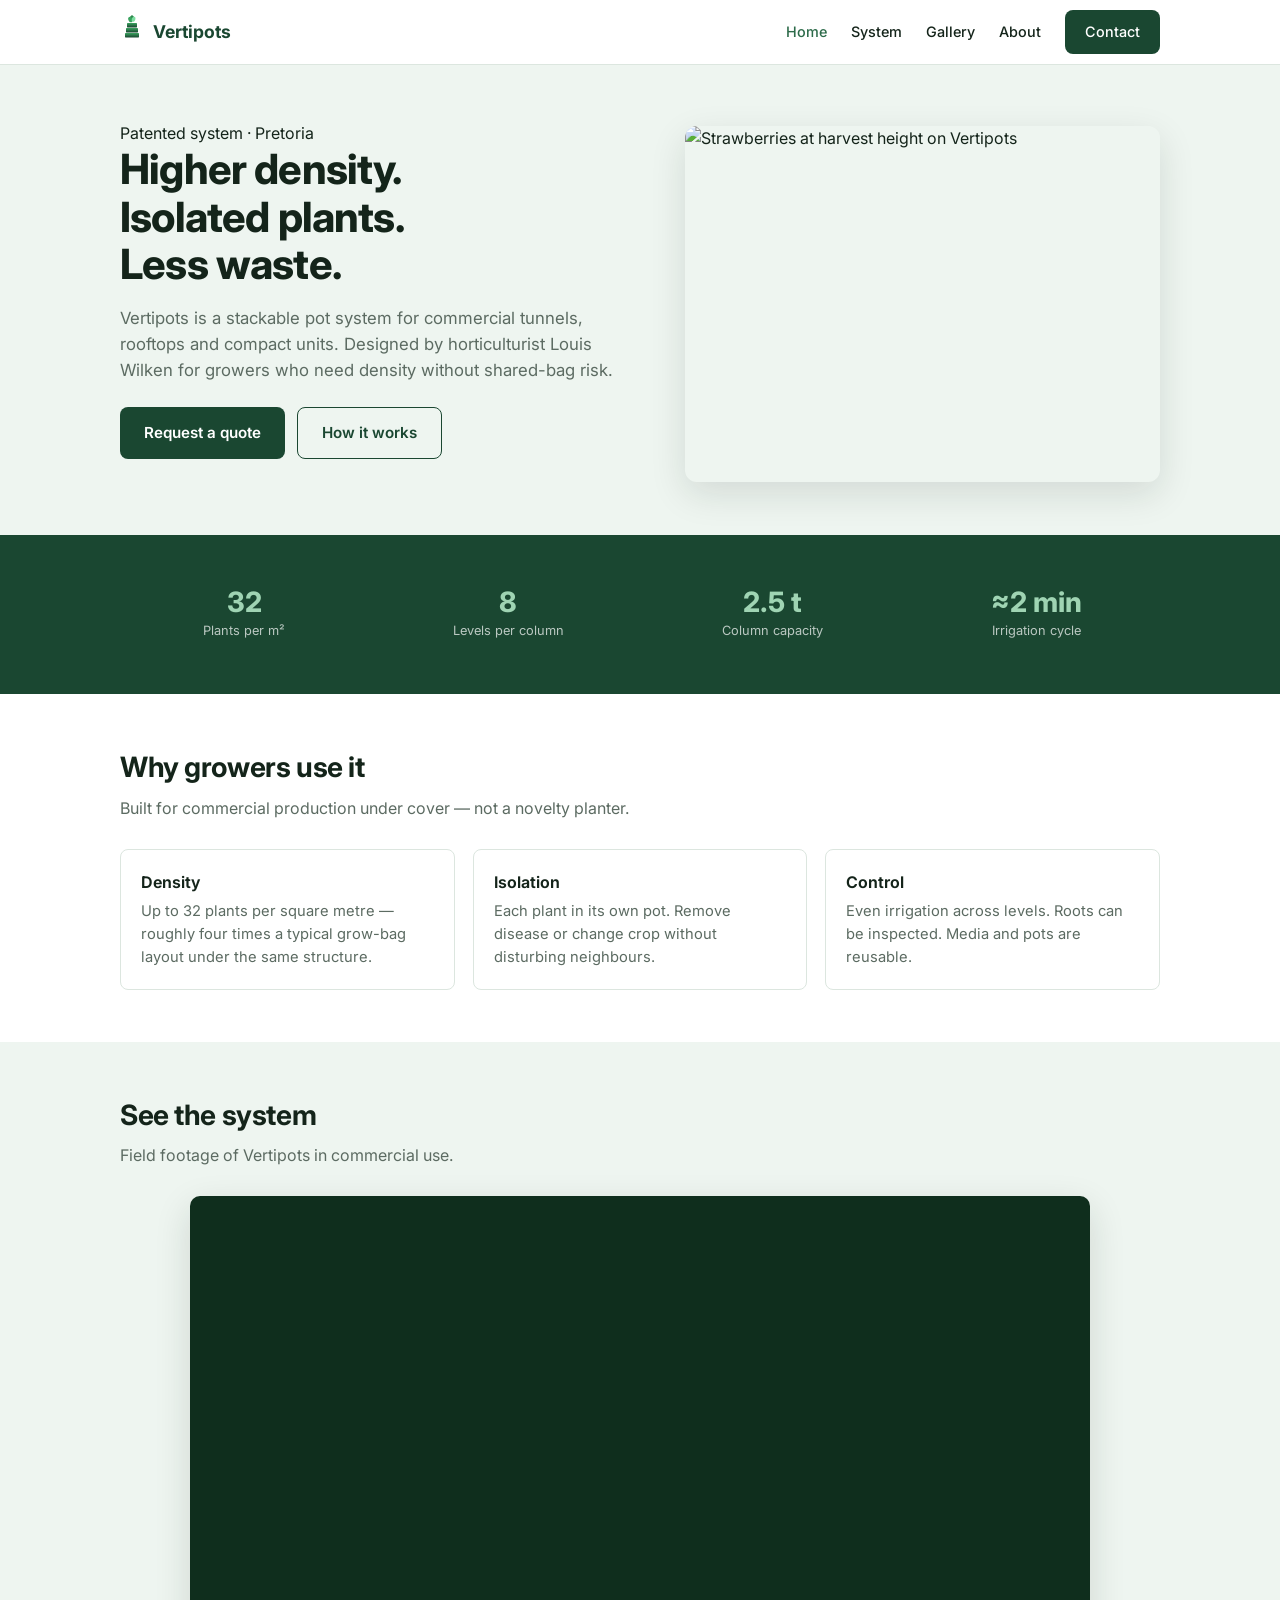
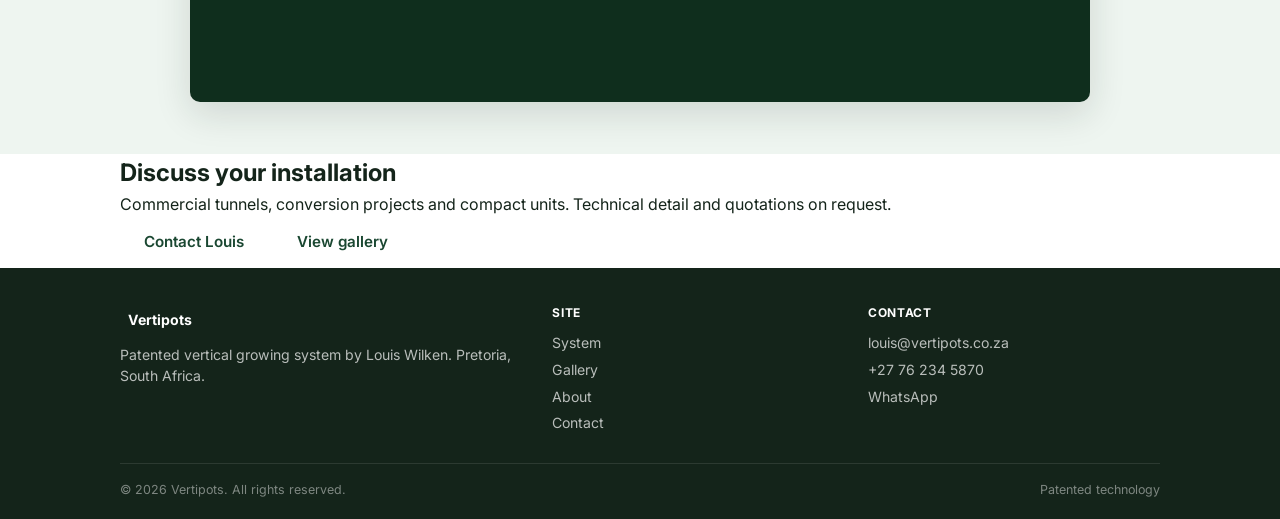
==== commit 40dd66a2: "Professional redesign part 1: index, system, gallery" ====
--- a/index.html
+++ b/index.html
@@ -37,43 +37,19 @@
 <section class="hero">
   <div class="container hero-grid">
     <div>
-      <h1>Vertical growing.<br>Higher density.<br>Less waste.</h1>
+      <div class="hero-badge">Patented system · Pretoria</div>
+      <h1>Higher density.<br>Isolated plants.<br>Less waste.</h1>
       <p class="hero-lead">
-        Vertipots is a patented system of stackable individual pots for commercial tunnels,
-        rooftops and compact units. Designed by Louis Wilken.
+        Vertipots is a stackable pot system for commercial tunnels, rooftops and compact units.
+        Designed by horticulturist Louis Wilken for growers who need density without shared-bag risk.
       </p>
       <div class="hero-actions">
-        <a href="contact.html" class="btn btn-primary btn-lg">Contact</a>
-        <a href="gallery.html" class="btn btn-outline btn-lg">Gallery & video</a>
-      </div>
-      <div class="hero-stats">
-        <div class="hero-stat"><strong>32</strong><span>plants / m²</span></div>
-        <div class="hero-stat"><strong>8</strong><span>levels</span></div>
-        <div class="hero-stat"><strong>0</strong><span>disposable bags</span></div>
+        <a href="contact.html" class="btn btn-primary btn-lg">Request a quote</a>
+        <a href="system.html" class="btn btn-outline btn-lg">How it works</a>
       </div>
     </div>
     <div class="hero-image">
-      <img src="https://lh3.googleusercontent.com/d/1riieKTffihkKFRS905cPj-p0MNCnSdyd" alt="Strawberries on Vertipots" width="640" height="480" />
-    </div>
-  </div>
-</section>
-
-<section class="section">
-  <div class="container">
-    <h2 class="section-title">Key advantages</h2>
-    <div class="grid-3" style="margin-top:1.25rem">
-      <div class="card">
-        <h3>Density</h3>
-        <p>Up to 32 plants per m² — roughly four times a typical grow-bag layout under the same cover.</p>
-      </div>
-      <div class="card">
-        <h3>Isolation</h3>
-        <p>Each plant in its own pot. Remove disease or change crop without disturbing neighbours.</p>
-      </div>
-      <div class="card">
-        <h3>Irrigation</h3>
-        <p>Even delivery across levels, with drainage managed for efficiency and plant health.</p>
-      </div>
+      <img src="https://lh3.googleusercontent.com/d/1riieKTffihkKFRS905cPj-p0MNCnSdyd" alt="Strawberries at harvest height on Vertipots" width="640" height="480" />
     </div>
   </div>
 </section>
@@ -89,28 +65,44 @@
   </div>
 </section>
 
-<section class="section section-soft">
+<section class="section">
   <div class="container">
-    <h2 class="section-title">Overview</h2>
-    <p class="section-intro">Field photography with British English narration.</p>
-    <div class="video-wrap">
-      <iframe class="promo-video" src="https://drive.google.com/file/d/1K8Nr3vcAoXfynNMKroQipqsWgDjwpSxM/preview" allow="autoplay; encrypted-media" allowfullscreen loading="lazy" title="Vertipots overview"></iframe>
+    <h2 class="section-title">Why growers use it</h2>
+    <p class="section-intro">Built for commercial production under cover — not a novelty planter.</p>
+    <div class="grid-3">
+      <div class="card">
+        <h3>Density</h3>
+        <p>Up to 32 plants per square metre — roughly four times a typical grow-bag layout under the same structure.</p>
+      </div>
+      <div class="card">
+        <h3>Isolation</h3>
+        <p>Each plant in its own pot. Remove disease or change crop without disturbing neighbours.</p>
+      </div>
+      <div class="card">
+        <h3>Control</h3>
+        <p>Even irrigation across levels. Roots can be inspected. Media and pots are reusable.</p>
+      </div>
     </div>
   </div>
 </section>
 
-<section class="section">
-  <div class="container split">
-    <img src="https://lh3.googleusercontent.com/d/1ZVLOY5k88kkA5zlgq-J8T7aGjL9SmD8M" alt="Root inspection in a Vertipots tunnel" />
-    <div>
-      <h2>How it works</h2>
-      <p>Individual pots stack on a central column. Water and nutrients are delivered precisely. Any pot can be lifted for root checks or replacement.</p>
-      <ul>
-        <li>Commercial tunnels and greenhouses</li>
-        <li>Urban and rooftop production</li>
-        <li>Compact / mobile units</li>
-      </ul>
-      <p style="margin-top:1.25rem"><a href="system.html" class="btn btn-outline">System details</a></p>
+<section class="section section-soft">
+  <div class="container">
+    <h2 class="section-title">See the system</h2>
+    <p class="section-intro">Field footage of Vertipots in commercial use.</p>
+    <div class="video-wrap">
+      <iframe class="promo-video" src="https://drive.google.com/file/d/1K8Nr3vcAoXfynNMKroQipqsWgDjwpSxM/preview" allow="autoplay; encrypted-media" allowfullscreen loading="lazy" title="Vertipots field film"></iframe>
+    </div>
+  </div>
+</section>
+
+<section class="cta-band">
+  <div class="container">
+    <h2>Discuss your installation</h2>
+    <p>Commercial tunnels, conversion projects and compact units. Technical detail and quotations on request.</p>
+    <div class="cta-actions">
+      <a href="contact.html" class="btn btn-light btn-lg">Contact Louis</a>
+      <a href="gallery.html" class="btn btn-outline btn-lg" style="border-color:#fff;color:#fff">View gallery</a>
     </div>
   </div>
 </section>
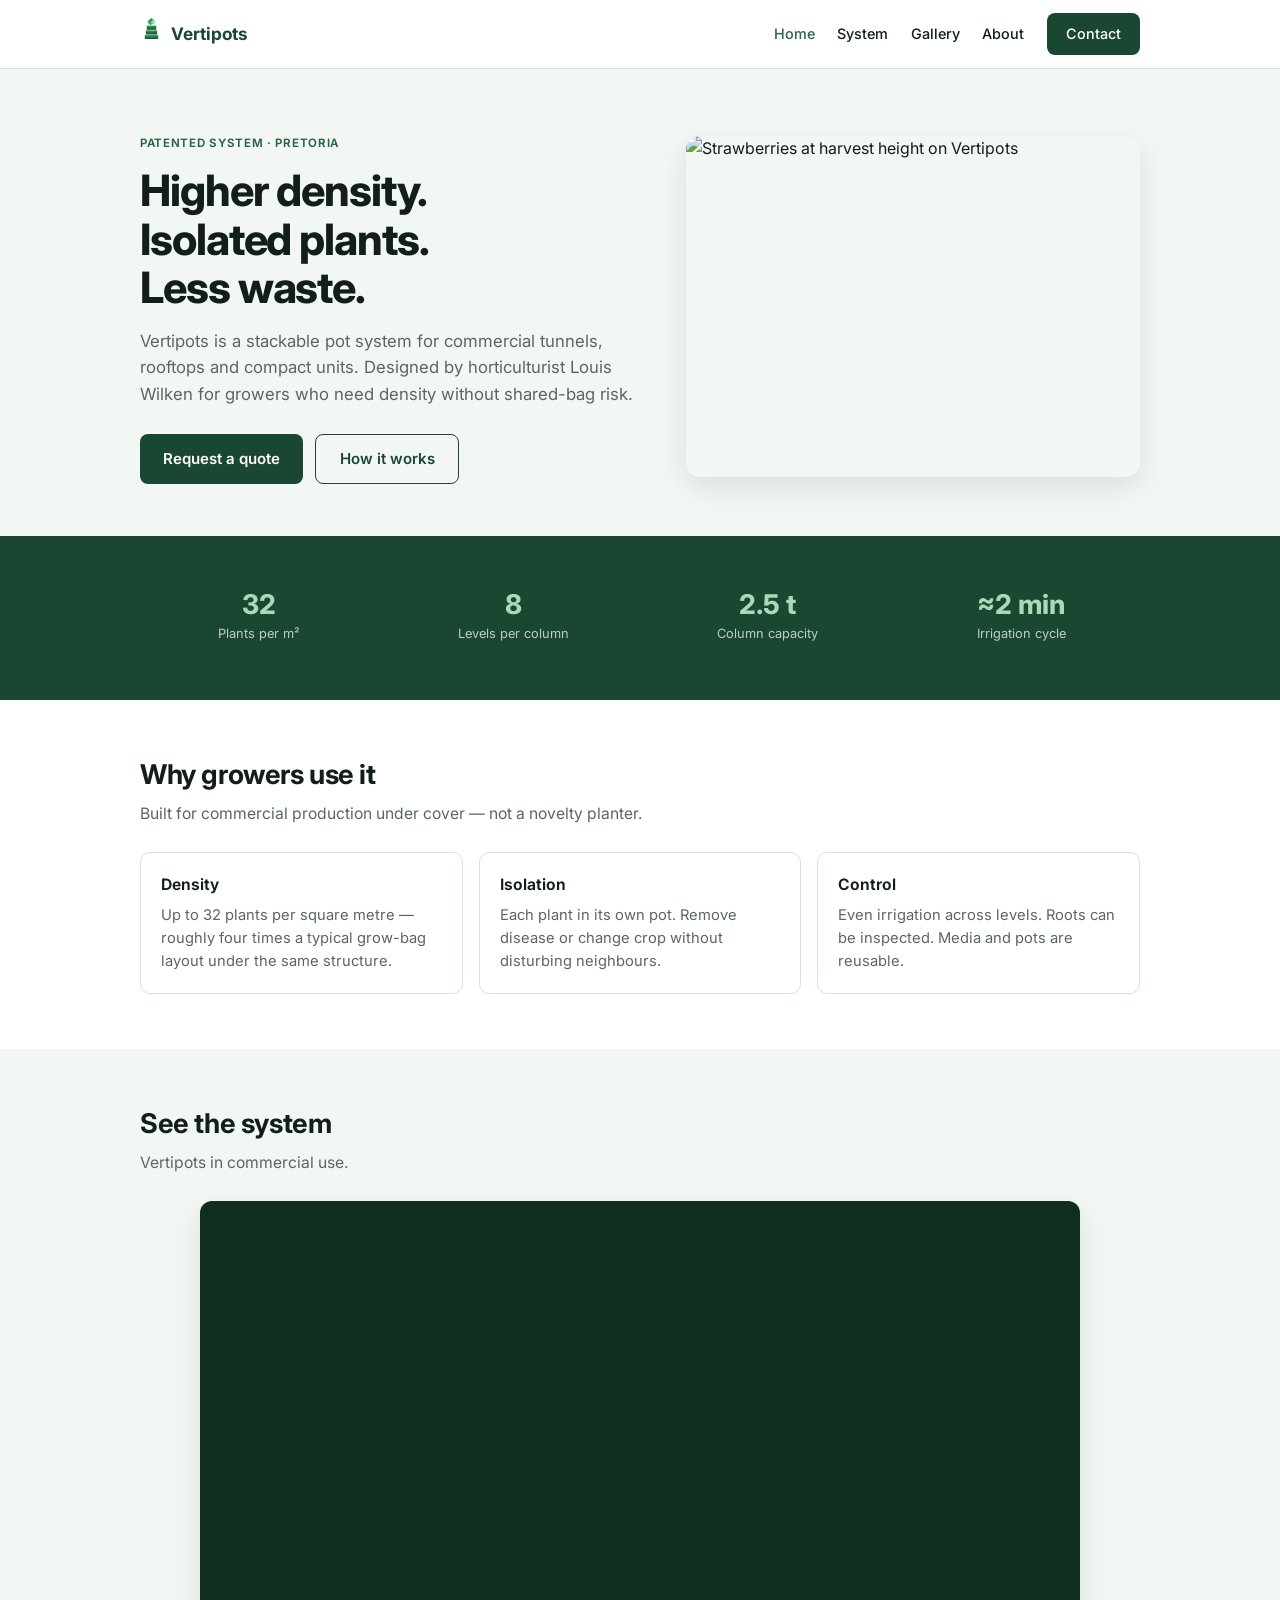
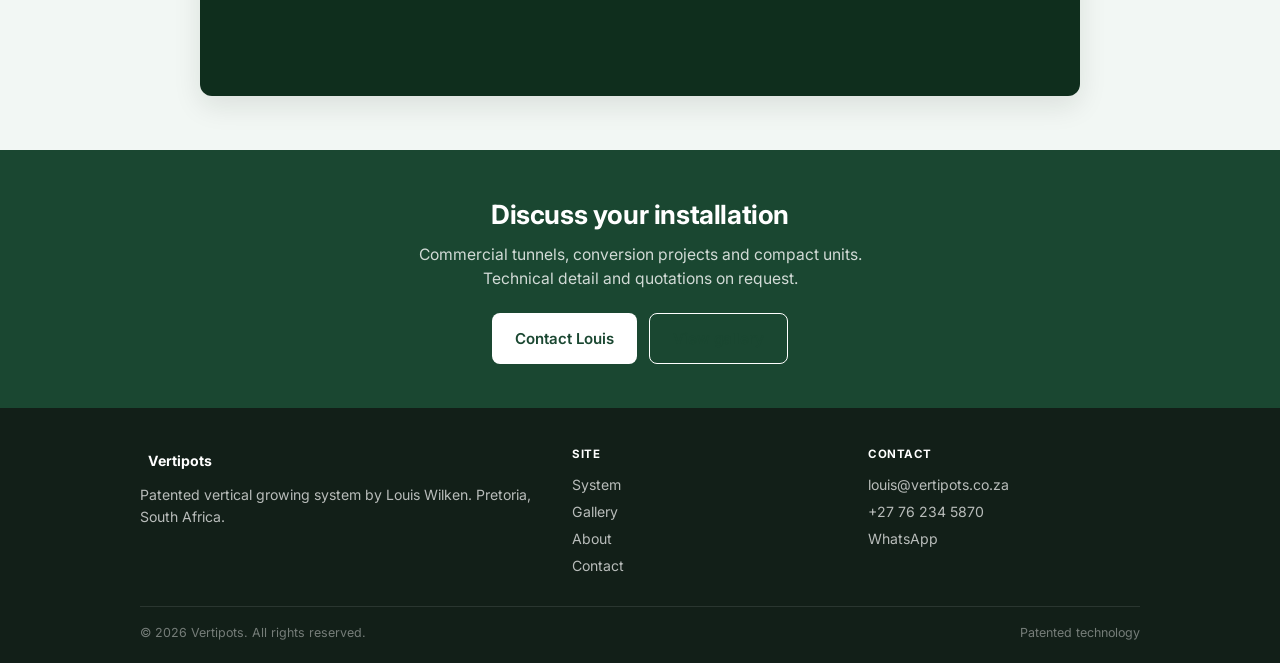
==== commit 742bc717: "Say video not film — plain commercial wording" ====
--- a/index.html
+++ b/index.html
@@ -89,9 +89,9 @@
 <section class="section section-soft">
   <div class="container">
     <h2 class="section-title">See the system</h2>
-    <p class="section-intro">Field footage of Vertipots in commercial use.</p>
+    <p class="section-intro">Vertipots in commercial use.</p>
     <div class="video-wrap">
-      <iframe class="promo-video" src="https://drive.google.com/file/d/1K8Nr3vcAoXfynNMKroQipqsWgDjwpSxM/preview" allow="autoplay; encrypted-media" allowfullscreen loading="lazy" title="Vertipots field film"></iframe>
+      <iframe class="promo-video" src="https://drive.google.com/file/d/1K8Nr3vcAoXfynNMKroQipqsWgDjwpSxM/preview" allow="autoplay; encrypted-media" allowfullscreen loading="lazy" title="Vertipots overview video"></iframe>
     </div>
   </div>
 </section>
--- a/css/styles.css
+++ b/css/styles.css
@@ -1,14 +1,15 @@
-/* Vertipots — professional site */
+/* Vertipots — commercial presentation */
 :root {
-  --ink: #14241a;
+  --ink: #121f18;
   --green: #1a4731;
-  --green-mid: #2d6b4a;
-  --green-soft: #eef5f0;
-  --line: #dce6df;
-  --muted: #5c6b62;
+  --green-mid: #2a6547;
+  --green-soft: #f2f7f4;
+  --line: #d7e2db;
+  --muted: #5a675f;
   --white: #fff;
-  --radius: 8px;
-  --max: 1080px;
+  --radius: 10px;
+  --max: 1040px;
+  --shadow: 0 10px 28px rgba(18, 31, 24, 0.1);
 }
 
 *, *::before, *::after { box-sizing: border-box; margin: 0; padding: 0; }
@@ -29,44 +30,44 @@
 /* Header */
 .site-header {
   position: sticky; top: 0; z-index: 50;
-  background: rgba(255,255,255,0.96);
+  background: rgba(255, 255, 255, 0.97);
   backdrop-filter: blur(10px);
   border-bottom: 1px solid var(--line);
 }
 .header-inner {
   display: flex; align-items: center; justify-content: space-between;
-  height: 64px;
+  height: 68px;
 }
 .logo-link {
   display: flex; align-items: center; gap: 0.55rem;
-  font-weight: 700; font-size: 1.1rem; color: var(--green);
-}
-.logo-link img { height: 36px; width: auto; }
-.nav { display: flex; align-items: center; gap: 1.5rem; }
+  font-weight: 700; font-size: 1.08rem; color: var(--green);
+}
+.logo-link img { height: 34px; width: auto; }
+.nav { display: flex; align-items: center; gap: 1.4rem; }
 .nav a { font-size: 0.9rem; font-weight: 500; color: var(--ink); }
 .nav a:hover, .nav a.active { color: var(--green-mid); }
 .nav-toggle {
   display: none; background: none; border: none;
-  font-size: 1.4rem; cursor: pointer; color: var(--green);
+  font-size: 1.35rem; cursor: pointer; color: var(--green); line-height: 1;
 }
 @media (max-width: 760px) {
   .nav-toggle { display: block; }
   .nav {
-    display: none; position: absolute; top: 64px; left: 0; right: 0;
+    display: none; position: absolute; top: 68px; left: 0; right: 0;
     flex-direction: column; align-items: stretch; gap: 0;
     background: var(--white); border-bottom: 1px solid var(--line);
-    padding: 0.5rem 1.25rem 1rem;
+    padding: 0.35rem 1.25rem 1rem;
   }
   .nav.open { display: flex; }
-  .nav a { padding: 0.65rem 0; border-bottom: 1px solid var(--line); }
+  .nav a { padding: 0.7rem 0; border-bottom: 1px solid var(--line); }
 }
 
 /* Buttons */
 .btn {
   display: inline-flex; align-items: center; justify-content: center;
-  padding: 0.65rem 1.25rem; border-radius: var(--radius);
+  padding: 0.62rem 1.2rem; border-radius: 8px;
   font-weight: 600; font-size: 0.9rem; border: none; cursor: pointer;
-  transition: background 0.15s, color 0.15s;
+  transition: background 0.15s, color 0.15s, border-color 0.15s;
 }
 .btn-primary { background: var(--green); color: #fff !important; }
 .btn-primary:hover { background: #123526; color: #fff !important; }
@@ -75,121 +76,127 @@
   color: var(--green) !important;
 }
 .btn-outline:hover { background: var(--green); color: #fff !important; }
-.btn-lg { padding: 0.8rem 1.5rem; font-size: 0.95rem; }
+.btn-lg { padding: 0.78rem 1.45rem; font-size: 0.94rem; }
+.btn-light {
+  background: #fff; color: var(--green) !important;
+}
+.btn-light:hover { background: var(--green-soft); color: var(--green) !important; }
 
 /* Hero */
-.hero { padding: 3.5rem 0 3rem; background: var(--green-soft); }
+.hero { padding: 3.75rem 0 3.25rem; background: var(--green-soft); }
 .hero-grid {
   display: grid; grid-template-columns: 1.05fr 0.95fr;
-  gap: 2.5rem; align-items: center;
+  gap: 2.75rem; align-items: center;
+}
+.hero-badge {
+  display: inline-block; font-size: 0.72rem; font-weight: 650;
+  letter-spacing: 0.06em; text-transform: uppercase;
+  color: var(--green-mid); margin-bottom: 0.85rem;
 }
 .hero h1 {
-  font-size: clamp(1.9rem, 4vw, 2.6rem);
-  line-height: 1.15; font-weight: 750; letter-spacing: -0.02em;
+  font-size: clamp(1.95rem, 4vw, 2.7rem);
+  line-height: 1.12; font-weight: 750; letter-spacing: -0.025em;
   color: var(--ink); margin-bottom: 1rem;
 }
-.hero-lead { color: var(--muted); font-size: 1.05rem; max-width: 36rem; margin-bottom: 1.5rem; }
-.hero-actions { display: flex; flex-wrap: wrap; gap: 0.75rem; margin-bottom: 1.75rem; }
-.hero-stats {
-  display: grid; grid-template-columns: repeat(3, minmax(0, 1fr));
-  gap: 1rem; max-width: 28rem;
-}
-.hero-stat strong { display: block; font-size: 1.35rem; color: var(--green); font-weight: 750; }
-.hero-stat span { font-size: 0.78rem; color: var(--muted); }
+.hero-lead {
+  color: var(--muted); font-size: 1.05rem; max-width: 34rem;
+  margin-bottom: 1.6rem; line-height: 1.6;
+}
+.hero-actions { display: flex; flex-wrap: wrap; gap: 0.75rem; }
 .hero-image img {
-  width: 100%; border-radius: 12px; object-fit: cover;
-  aspect-ratio: 4/3; box-shadow: 0 12px 36px rgba(20,36,26,0.12);
+  width: 100%; border-radius: 14px; object-fit: cover;
+  aspect-ratio: 4/3; box-shadow: var(--shadow);
 }
 @media (max-width: 760px) {
-  .hero { padding: 2.25rem 0; }
-  .hero-grid { grid-template-columns: 1fr; }
-  .hero-stats { grid-template-columns: repeat(3, 1fr); }
+  .hero { padding: 2.4rem 0 2.2rem; }
+  .hero-grid { grid-template-columns: 1fr; gap: 1.75rem; }
 }
 
 /* Sections */
-.section { padding: 3.25rem 0; }
+.section { padding: 3.4rem 0; }
 .section-soft { background: var(--green-soft); }
 .section-dark { background: var(--green); color: #fff; }
 .section-title {
-  font-size: clamp(1.4rem, 2.5vw, 1.75rem);
+  font-size: clamp(1.35rem, 2.4vw, 1.7rem);
   font-weight: 700; letter-spacing: -0.015em;
-  margin-bottom: 0.4rem; color: var(--ink);
-}
-.section-dark .section-title { color: #fff; }
+  margin-bottom: 0.35rem; color: var(--ink);
+}
 .section-intro {
-  color: var(--muted); margin-bottom: 1.75rem; max-width: 36rem;
-}
-.section-dark .section-intro { color: rgba(255,255,255,0.75); }
-
-/* Grid / cards */
+  color: var(--muted); margin-bottom: 1.6rem; max-width: 36rem; font-size: 0.98rem;
+}
+
+/* Cards */
 .grid-3 {
-  display: grid; grid-template-columns: repeat(3, 1fr); gap: 1.1rem;
-}
-.grid-2 {
-  display: grid; grid-template-columns: 1fr 1fr; gap: 1.5rem; align-items: start;
-}
-@media (max-width: 800px) {
-  .grid-3 { grid-template-columns: 1fr; }
-  .grid-2 { grid-template-columns: 1fr; }
-}
+  display: grid; grid-template-columns: repeat(3, 1fr); gap: 1rem;
+}
+@media (max-width: 800px) { .grid-3 { grid-template-columns: 1fr; } }
 .card {
   border: 1px solid var(--line); border-radius: var(--radius);
-  padding: 1.25rem; background: var(--white);
+  padding: 1.3rem 1.25rem; background: var(--white);
 }
 .card h3 {
-  font-size: 1rem; font-weight: 650; margin-bottom: 0.35rem; color: var(--ink);
-}
-.card p { font-size: 0.92rem; color: var(--muted); }
-
-/* Stats bar */
+  font-size: 0.98rem; font-weight: 650; margin-bottom: 0.4rem; color: var(--ink);
+}
+.card p { font-size: 0.92rem; color: var(--muted); line-height: 1.55; }
+
+/* Stats */
 .stats {
   display: grid; grid-template-columns: repeat(4, 1fr); gap: 1rem; text-align: center;
 }
 .stats strong {
-  display: block; font-size: 1.75rem; font-weight: 750; color: #9fd4b3; line-height: 1.1;
-}
-.stats span { font-size: 0.8rem; color: rgba(255,255,255,0.7); }
-@media (max-width: 640px) { .stats { grid-template-columns: 1fr 1fr; gap: 1.25rem; } }
+  display: block; font-size: 1.7rem; font-weight: 750; color: #a8d9b8; line-height: 1.1;
+}
+.stats span { font-size: 0.8rem; color: rgba(255, 255, 255, 0.72); }
+@media (max-width: 640px) {
+  .stats { grid-template-columns: 1fr 1fr; gap: 1.4rem 1rem; }
+}
 
 /* Table */
 .table-wrap {
   overflow-x: auto; border: 1px solid var(--line); border-radius: var(--radius);
+  margin-top: 1.1rem;
 }
 table { width: 100%; border-collapse: collapse; font-size: 0.9rem; }
 th {
   text-align: left; background: var(--green); color: #fff;
   padding: 0.75rem 1rem; font-weight: 600;
 }
-td { padding: 0.7rem 1rem; border-top: 1px solid var(--line); }
+td { padding: 0.72rem 1rem; border-top: 1px solid var(--line); }
 tr:nth-child(even) td { background: var(--green-soft); }
 td.good { color: var(--green); font-weight: 600; }
 
-/* Feature split */
+/* Split */
 .split {
-  display: grid; grid-template-columns: 1fr 1fr; gap: 2rem; align-items: center;
-}
-.split img { border-radius: 10px; width: 100%; object-fit: cover; max-height: 360px; }
-.split h2 { font-size: 1.45rem; margin-bottom: 0.75rem; }
+  display: grid; grid-template-columns: 1fr 1fr; gap: 2.25rem; align-items: center;
+}
+.split img {
+  border-radius: 12px; width: 100%; object-fit: cover;
+  max-height: 340px; box-shadow: var(--shadow);
+}
+.split h2 { font-size: 1.4rem; margin-bottom: 0.7rem; letter-spacing: -0.015em; }
 .split p { color: var(--muted); margin-bottom: 0.75rem; }
-.split ul { list-style: none; }
+.split ul { list-style: none; margin-top: 0.35rem; }
 .split li {
-  position: relative; padding-left: 1.2rem; margin-bottom: 0.4rem;
+  position: relative; padding-left: 1.15rem; margin-bottom: 0.4rem;
   font-size: 0.95rem;
 }
 .split li::before {
   content: ""; position: absolute; left: 0; top: 0.55em;
   width: 6px; height: 6px; border-radius: 50%; background: var(--green-mid);
 }
-@media (max-width: 760px) { .split { grid-template-columns: 1fr; } }
+@media (max-width: 760px) { .split { grid-template-columns: 1fr; gap: 1.4rem; } }
 
 /* Page hero */
 .page-hero {
-  background: var(--green); color: #fff; padding: 2.25rem 0;
-}
-.page-hero h1 { font-size: clamp(1.5rem, 3vw, 1.9rem); font-weight: 700; margin-bottom: 0.35rem; }
-.page-hero p { color: rgba(255,255,255,0.8); max-width: 36rem; font-size: 0.98rem; }
-
-/* Gallery */
+  background: var(--green); color: #fff; padding: 2.4rem 0;
+}
+.page-hero h1 {
+  font-size: clamp(1.5rem, 3vw, 1.9rem); font-weight: 700;
+  margin-bottom: 0.3rem; letter-spacing: -0.015em;
+}
+.page-hero p { color: rgba(255, 255, 255, 0.82); max-width: 34rem; font-size: 0.98rem; }
+
+/* Gallery — photos only */
 .gallery-grid {
   display: grid; grid-template-columns: repeat(2, 1fr); gap: 1rem;
 }
@@ -197,89 +204,100 @@
   margin: 0; border-radius: var(--radius); overflow: hidden;
   border: 1px solid var(--line); background: var(--white);
 }
-.gallery-item.wide { grid-column: 1 / -1; }
 .gallery-item img {
-  width: 100%; height: 260px; object-fit: cover; background: var(--green-soft);
-}
-.gallery-item.wide img { height: min(440px, 58vw); }
+  width: 100%; height: 280px; object-fit: cover; background: var(--green-soft);
+}
 .gallery-item figcaption {
-  padding: 0.65rem 0.85rem; font-size: 0.85rem; color: var(--muted);
+  padding: 0.7rem 0.9rem; font-size: 0.86rem; color: var(--muted);
 }
 @media (max-width: 640px) {
   .gallery-grid { grid-template-columns: 1fr; }
-  .gallery-item.wide { grid-column: auto; }
-}
-
-/* Video */
-.video-wrap { max-width: 900px; margin: 0 auto; }
-.promo-video {
-  width: 100%; border-radius: 10px; background: #0f2e1d;
-  aspect-ratio: 16/9; display: block;
-  box-shadow: 0 12px 36px rgba(20,36,26,0.14);
-}
+  .gallery-item img { height: 240px; }
+}
+
+/* Video — once, home only */
+.video-wrap { max-width: 880px; margin: 0 auto; }
+.promo-video,
+iframe.promo-video {
+  width: 100%; border: 0; border-radius: 12px; background: #0f2e1d;
+  aspect-ratio: 16/9; display: block; box-shadow: var(--shadow);
+}
+
+/* CTA band */
+.cta-band {
+  background: var(--green); color: #fff; padding: 2.75rem 0; text-align: center;
+}
+.cta-band h2 {
+  font-size: clamp(1.35rem, 2.5vw, 1.65rem); font-weight: 700;
+  margin-bottom: 0.5rem; letter-spacing: -0.015em;
+}
+.cta-band p {
+  color: rgba(255, 255, 255, 0.8); max-width: 32rem;
+  margin: 0 auto 1.35rem; font-size: 0.98rem;
+}
+.cta-actions { display: flex; flex-wrap: wrap; gap: 0.75rem; justify-content: center; }
 
 /* Contact */
 .contact-grid {
   display: grid; grid-template-columns: 0.9fr 1.1fr; gap: 2rem;
 }
 @media (max-width: 760px) { .contact-grid { grid-template-columns: 1fr; } }
-.contact-detail { margin-bottom: 1rem; }
+.contact-detail { margin-bottom: 1.15rem; }
 .contact-detail strong {
-  display: block; font-size: 0.75rem; text-transform: uppercase;
-  letter-spacing: 0.04em; color: var(--muted); font-weight: 600; margin-bottom: 0.15rem;
+  display: block; font-size: 0.72rem; text-transform: uppercase;
+  letter-spacing: 0.05em; color: var(--muted); font-weight: 650; margin-bottom: 0.2rem;
 }
 .contact-detail a, .contact-detail span { font-weight: 600; color: var(--green); }
 .form-card {
   border: 1px solid var(--line); border-radius: var(--radius);
-  padding: 1.35rem; background: var(--white);
+  padding: 1.4rem; background: var(--white); box-shadow: var(--shadow);
 }
 .form-group { margin-bottom: 0.9rem; }
 .form-group label {
   display: block; font-size: 0.82rem; font-weight: 600; margin-bottom: 0.3rem;
 }
-.form-group input, .form-group select, .form-group textarea {
-  width: 100%; padding: 0.65rem 0.8rem; border: 1.5px solid var(--line);
-  border-radius: 6px; font: inherit; font-size: 0.95rem;
-}
-.form-group input:focus, .form-group select:focus, .form-group textarea:focus {
+.form-group input, .form-group textarea {
+  width: 100%; padding: 0.68rem 0.8rem; border: 1.5px solid var(--line);
+  border-radius: 7px; font: inherit; font-size: 0.95rem; background: #fff;
+}
+.form-group input:focus, .form-group textarea:focus {
   outline: none; border-color: var(--green-mid);
 }
-.form-group textarea { min-height: 110px; resize: vertical; }
-.form-note { font-size: 0.8rem; color: var(--muted); margin-top: 0.65rem; }
+.form-group textarea { min-height: 120px; resize: vertical; }
+.form-note { font-size: 0.8rem; color: var(--muted); margin-top: 0.7rem; }
 .form-status { margin-top: 0.6rem; font-size: 0.88rem; font-weight: 600; }
 .form-status.error { color: #a33; }
 .form-status.ok { color: var(--green); }
 
 /* Footer */
 .site-footer {
-  background: var(--ink); color: rgba(255,255,255,0.7);
-  padding: 2.25rem 0 1.25rem; font-size: 0.88rem;
+  background: var(--ink); color: rgba(255, 255, 255, 0.7);
+  padding: 2.4rem 0 1.3rem; font-size: 0.88rem;
 }
 .footer-grid {
-  display: grid; grid-template-columns: 1.4fr 1fr 1fr; gap: 1.5rem;
+  display: grid; grid-template-columns: 1.5fr 1fr 1fr; gap: 1.5rem;
   margin-bottom: 1.5rem;
 }
 .footer-brand {
   display: flex; align-items: center; gap: 0.5rem;
   font-weight: 700; color: #fff; margin-bottom: 0.5rem;
 }
-.footer-brand img { height: 32px; filter: brightness(0) invert(1); }
+.footer-brand img { height: 30px; filter: brightness(0) invert(1); }
 .footer-col h4 {
-  color: #fff; font-size: 0.75rem; text-transform: uppercase;
+  color: #fff; font-size: 0.72rem; text-transform: uppercase;
   letter-spacing: 0.05em; margin-bottom: 0.65rem;
 }
 .footer-col a {
-  display: block; color: rgba(255,255,255,0.7); margin-bottom: 0.3rem; font-size: 0.88rem;
+  display: block; color: rgba(255, 255, 255, 0.7);
+  margin-bottom: 0.32rem; font-size: 0.88rem;
 }
 .footer-col a:hover { color: #fff; }
 .footer-bottom {
-  border-top: 1px solid rgba(255,255,255,0.1); padding-top: 1rem;
-  font-size: 0.78rem; color: rgba(255,255,255,0.45);
+  border-top: 1px solid rgba(255, 255, 255, 0.1); padding-top: 1rem;
+  font-size: 0.78rem; color: rgba(255, 255, 255, 0.42);
   display: flex; justify-content: space-between; flex-wrap: wrap; gap: 0.5rem;
 }
 @media (max-width: 640px) { .footer-grid { grid-template-columns: 1fr 1fr; } }
 
-.prose p { color: var(--muted); margin-bottom: 0.85rem; }
-.prose h2 { font-size: 1.25rem; margin: 0 0 0.65rem; }
-
-iframe.promo-video { border:0; width:100%; aspect-ratio:16/9; border-radius:10px; background:#0f2e1d; }
+.prose p { color: var(--muted); margin-bottom: 0.85rem; max-width: 36rem; }
+.prose h2 { font-size: 1.3rem; margin: 0 0 0.7rem; letter-spacing: -0.015em; }
